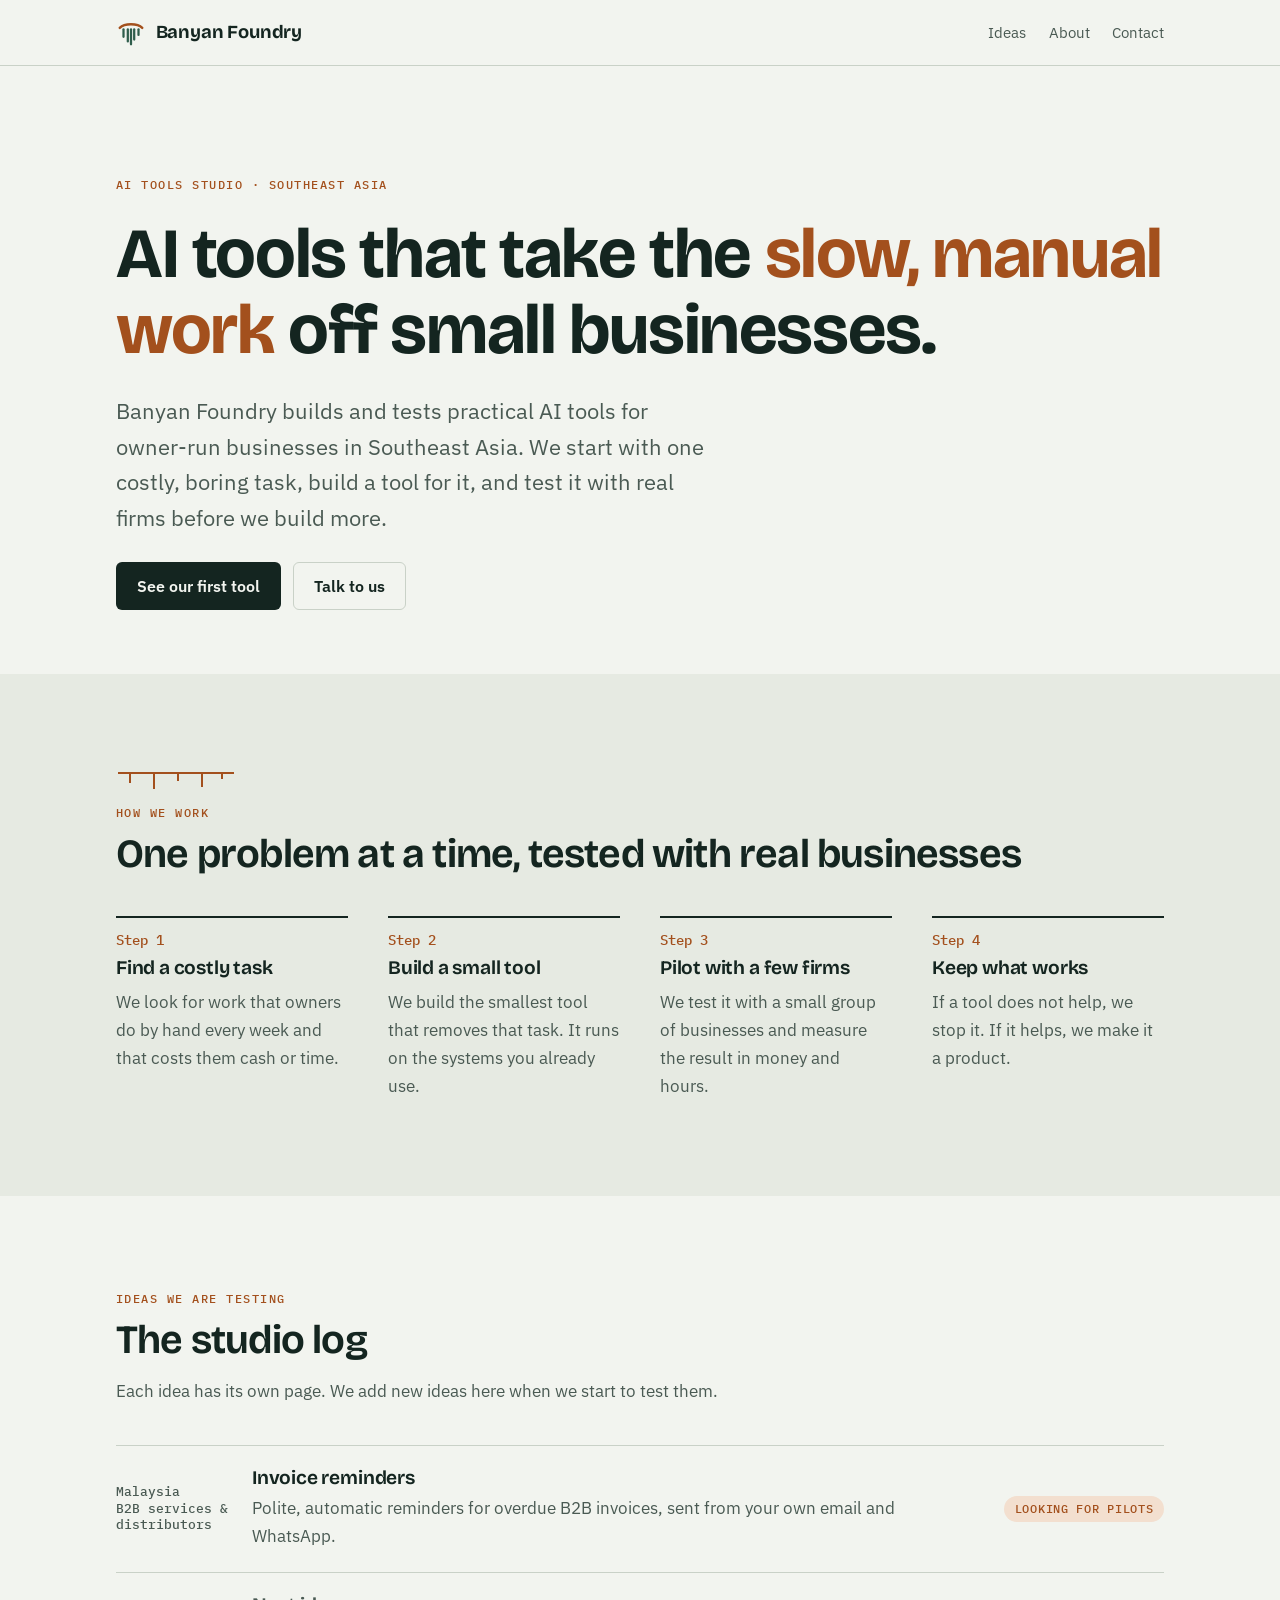
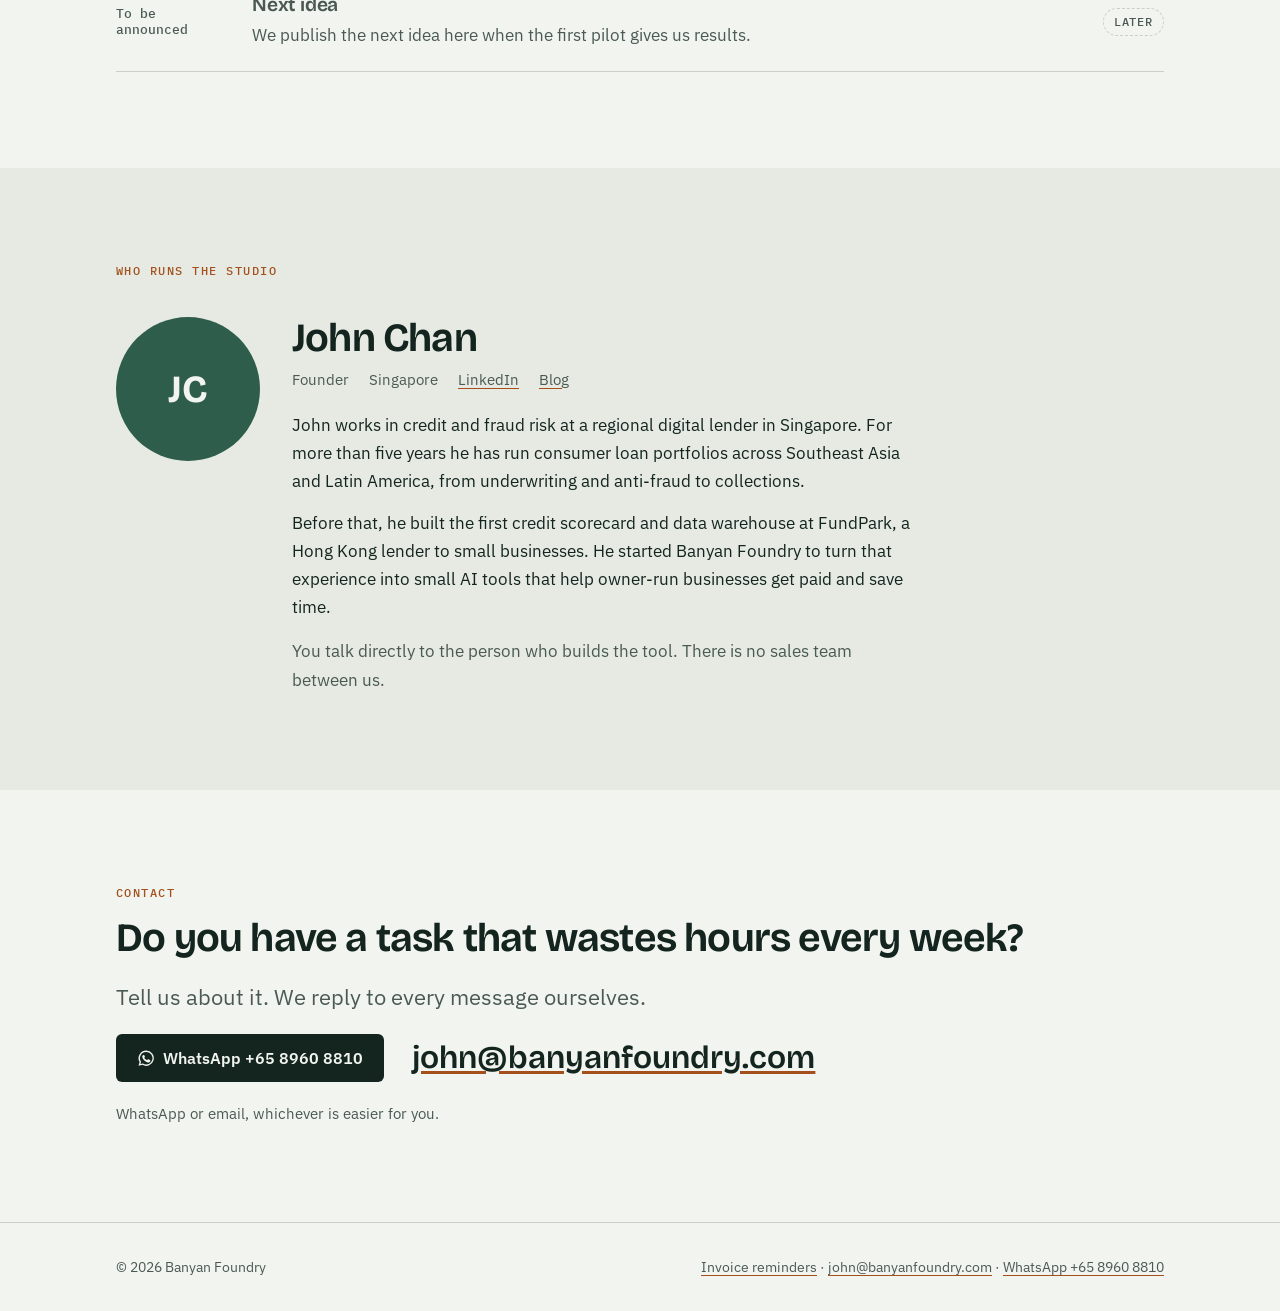
==== index.html @ 3eb1f881 "Add WhatsApp contact buttons Co-Authored-By: Claude Opus 5.5 (1M context) <noreply@anthropic.com> Cl" ====
<!doctype html>
<html lang="en">
<head>
<meta charset="utf-8">
<meta name="viewport" content="width=device-width, initial-scale=1, viewport-fit=cover">
<title>Banyan Foundry</title>
<meta name="description" content="Banyan Foundry is a small studio that builds and tests AI tools for small and medium businesses in Southeast Asia.">
<meta property="og:title" content="Banyan Foundry">
<meta property="og:description" content="We build and test AI tools for small and medium businesses in Southeast Asia.">
<meta property="og:url" content="https://banyanfoundry.com/">
<meta property="og:type" content="website">
<link rel="icon" href="favicon.svg" type="image/svg+xml">
<link rel="preconnect" href="https://fonts.googleapis.com">
<link rel="preconnect" href="https://fonts.gstatic.com" crossorigin>
<link rel="stylesheet" href="https://fonts.googleapis.com/css2?family=Bricolage+Grotesque:opsz,wght@12..96,500;12..96,650;12..96,700&family=IBM+Plex+Mono:wght@500;600&family=IBM+Plex+Sans:wght@400;500;600&display=swap">
<link rel="stylesheet" href="style.css">
</head>
<body>

<header class="site-head">
  <div class="wrap">
    <a class="brand" href="index.html" aria-label="Banyan Foundry home">
      <svg viewBox="0 0 32 32" aria-hidden="true"><path d="M4 10.5C9 5.5 23 5.5 28 10.5" fill="none" stroke="var(--copper)" stroke-width="2.6" stroke-linecap="round"/><g stroke="currentColor" stroke-width="2.4" stroke-linecap="round"><path d="M8 12v8"/><path d="M12.6 12v13"/><path d="M16 12v16"/><path d="M19.4 12v11"/><path d="M24 12v6"/></g></svg>
      Banyan Foundry
    </a>
    <nav class="nav" aria-label="Main">
      <a href="#ideas">Ideas</a>
      <a href="#about">About</a>
      <a href="#contact">Contact</a>
    </nav>
  </div>
</header>

<main>
  <div class="hero">
    <div class="wrap">
      <span class="eyebrow">AI tools studio · Southeast Asia</span>
      <h1>AI tools that take the <em>slow, manual work</em> off small businesses.</h1>
      <p class="lede">Banyan Foundry builds and tests practical AI tools for owner-run businesses in Southeast Asia. We start with one costly, boring task, build a tool for it, and test it with real firms before we build more.</p>
      <div class="actions">
        <a class="btn btn-primary" href="invoice-reminders.html">See our first tool</a>
        <a class="btn btn-ghost" href="#contact">Talk to us</a>
      </div>
    </div>
  </div>

  <section class="band" id="how">
    <div class="wrap">
      <div class="section-head">
        <svg class="roots" viewBox="0 0 120 22" aria-hidden="true"><path d="M2 3h116" stroke="currentColor" stroke-width="2"/><g stroke="currentColor" stroke-width="2"><path d="M14 3v10"/><path d="M38 3v16"/><path d="M62 3v8"/><path d="M86 3v14"/><path d="M106 3v6"/></g></svg>
        <span class="eyebrow">How we work</span>
        <h2>One problem at a time, tested with real businesses</h2>
      </div>
      <ol class="steps">
        <li><span class="n">Step 1</span><h3>Find a costly task</h3><p class="muted">We look for work that owners do by hand every week and that costs them cash or time.</p></li>
        <li><span class="n">Step 2</span><h3>Build a small tool</h3><p class="muted">We build the smallest tool that removes that task. It runs on the systems you already use.</p></li>
        <li><span class="n">Step 3</span><h3>Pilot with a few firms</h3><p class="muted">We test it with a small group of businesses and measure the result in money and hours.</p></li>
        <li><span class="n">Step 4</span><h3>Keep what works</h3><p class="muted">If a tool does not help, we stop it. If it helps, we make it a product.</p></li>
      </ol>
    </div>
  </section>

  <section id="ideas">
    <div class="wrap">
      <div class="section-head">
        <span class="eyebrow">Ideas we are testing</span>
        <h2>The studio log</h2>
        <p class="muted">Each idea has its own page. We add new ideas here when we start to test them.</p>
      </div>
      <div class="ideas">
        <a class="idea" href="invoice-reminders.html">
          <span class="tag">Malaysia<br>B2B services &amp; distributors</span>
          <span class="body">
            <h3>Invoice reminders</h3>
            <span class="muted">Polite, automatic reminders for overdue B2B invoices, sent from your own email and WhatsApp.</span>
          </span>
          <span class="pill pill-live">Looking for pilots</span>
        </a>
        <div class="idea">
          <span class="tag">To be announced</span>
          <span class="body">
            <h3 class="muted">Next idea</h3>
            <span class="muted">We publish the next idea here when the first pilot gives us results.</span>
          </span>
          <span class="pill pill-later">Later</span>
        </div>
      </div>
    </div>
  </section>

  <section class="band" id="about">
    <div class="wrap">
      <div class="section-head">
        <span class="eyebrow">Who runs the studio</span>
      </div>
      <div class="founder">
        <div class="avatar" aria-hidden="true">JC</div>
        <div>
          <h2>John Chan</h2>
          <div class="meta">
            <span>Founder</span>
            <span>Singapore</span>
            <a href="https://www.linkedin.com/in/chankaiyin/" rel="me noopener" target="_blank">LinkedIn</a>
            <a href="https://www.zhizhi-gewu.com/" rel="me noopener" target="_blank">Blog</a>
          </div>
          <div class="bio">
            <p>John works in credit and fraud risk at a regional digital lender in Singapore. For more than five years he has run consumer loan portfolios across Southeast Asia and Latin America, from underwriting and anti-fraud to collections.</p>
            <p>Before that, he built the first credit scorecard and data warehouse at FundPark, a Hong Kong lender to small businesses. He started Banyan Foundry to turn that experience into small AI tools that help owner-run businesses get paid and save time.</p>
          </div>
          <p class="muted" style="margin-top:1rem">You talk directly to the person who builds the tool. There is no sales team between us.</p>
        </div>
      </div>
    </div>
  </section>

  <section id="contact">
    <div class="wrap contact">
      <span class="eyebrow">Contact</span>
      <h2>Do you have a task that wastes hours every week?</h2>
      <p class="lede">Tell us about it. We reply to every message ourselves.</p>
      <div class="reach">
        <a class="btn btn-primary" href="https://wa.me/6589608810?text=Hi%20John%2C%20I%20found%20Banyan%20Foundry%20on%20your%20website." target="_blank" rel="noopener"><svg class="wa-ico" viewBox="0 0 24 24" aria-hidden="true"><path fill="currentColor" d="M12 2a10 10 0 0 0-8.6 15.1L2 22l5-1.3A10 10 0 1 0 12 2Zm0 18.2a8.2 8.2 0 0 1-4.2-1.2l-.3-.2-3 .8.8-2.9-.2-.3A8.2 8.2 0 1 1 12 20.2Zm4.5-6.1c-.2-.1-1.5-.7-1.7-.8-.2-.1-.4-.1-.6.1l-.8 1c-.1.2-.3.2-.5.1a6.7 6.7 0 0 1-3.3-2.9c-.3-.4.2-.4.7-1.3.1-.2 0-.3 0-.4l-.8-1.8c-.2-.5-.4-.4-.6-.4h-.5a1 1 0 0 0-.7.3 3 3 0 0 0-.9 2.2 5.2 5.2 0 0 0 1.1 2.7 11.8 11.8 0 0 0 4.5 4c1.7.7 2.3.8 3.2.6.5-.1 1.5-.6 1.7-1.2.2-.6.2-1.1.2-1.2l-.5-.3Z"/></svg>WhatsApp +65 8960 8810</a>
        <a class="email" href="mailto:john@banyanfoundry.com">john@banyanfoundry.com</a>
      </div>
      <p class="muted small">WhatsApp or email, whichever is easier for you.</p>
    </div>
  </section>
</main>

<footer class="site-foot">
  <div class="wrap">
    <span>© 2026 Banyan Foundry</span>
    <span><a href="invoice-reminders.html">Invoice reminders</a> · <a href="mailto:john@banyanfoundry.com">john@banyanfoundry.com</a> · <a href="https://wa.me/6589608810?text=Hi%20John%2C%20I%20found%20Banyan%20Foundry%20on%20your%20website." target="_blank" rel="noopener">WhatsApp +65 8960 8810</a></span>
  </div>
</footer>

<div class="mobile-cta"><a class="btn btn-primary" href="https://wa.me/6589608810?text=Hi%20John%2C%20I%20found%20Banyan%20Foundry%20on%20your%20website." target="_blank" rel="noopener"><svg class="wa-ico" viewBox="0 0 24 24" aria-hidden="true"><path fill="currentColor" d="M12 2a10 10 0 0 0-8.6 15.1L2 22l5-1.3A10 10 0 1 0 12 2Zm0 18.2a8.2 8.2 0 0 1-4.2-1.2l-.3-.2-3 .8.8-2.9-.2-.3A8.2 8.2 0 1 1 12 20.2Zm4.5-6.1c-.2-.1-1.5-.7-1.7-.8-.2-.1-.4-.1-.6.1l-.8 1c-.1.2-.3.2-.5.1a6.7 6.7 0 0 1-3.3-2.9c-.3-.4.2-.4.7-1.3.1-.2 0-.3 0-.4l-.8-1.8c-.2-.5-.4-.4-.6-.4h-.5a1 1 0 0 0-.7.3 3 3 0 0 0-.9 2.2 5.2 5.2 0 0 0 1.1 2.7 11.8 11.8 0 0 0 4.5 4c1.7.7 2.3.8 3.2.6.5-.1 1.5-.6 1.7-1.2.2-.6.2-1.1.2-1.2l-.5-.3Z"/></svg>WhatsApp</a><a class="btn btn-ghost" href="mailto:john@banyanfoundry.com">Email</a></div>

</body>
</html>
---- style.css ----
/* Layout: a single readable column with wide bands; the "aerial root" rule marks each section. */
:root {
  --paper: #f2f4ef;
  --paper-2: #e6eae2;
  --ink: #142520;
  --ink-soft: #4a5a53;
  --line: #c9d1c7;
  --copper: #a3501d;
  --copper-soft: #f3dfcf;
  --leaf: #2f5d4c;
  --card: #ffffff;
  --bubble-out: #dcefe3;
  --display: "Bricolage Grotesque", "Segoe UI", system-ui, sans-serif;
  --body: "IBM Plex Sans", "Segoe UI", system-ui, sans-serif;
  --mono: "IBM Plex Mono", ui-monospace, "SF Mono", Menlo, monospace;
  --wrap: 68rem;
  color-scheme: light;
}
@media (prefers-color-scheme: dark) {
  :root:not([data-theme="light"]) {
    --paper: #101a17; --paper-2: #16231f; --ink: #e7ece6; --ink-soft: #a7b4ad;
    --line: #2a3a34; --copper: #e3925a; --copper-soft: #3a2518; --leaf: #8cc2ab;
    --card: #17241f; --bubble-out: #1f3a2f; color-scheme: dark;
  }
}
:root[data-theme="dark"] {
  --paper: #101a17; --paper-2: #16231f; --ink: #e7ece6; --ink-soft: #a7b4ad;
  --line: #2a3a34; --copper: #e3925a; --copper-soft: #3a2518; --leaf: #8cc2ab;
  --card: #17241f; --bubble-out: #1f3a2f; color-scheme: dark;
}

* { box-sizing: border-box; }
html { -webkit-text-size-adjust: 100%; }
body {
  margin: 0;
  background: var(--paper);
  color: var(--ink);
  font: 400 1.0625rem/1.65 var(--body);
}
img { max-width: 100%; display: block; }
a { color: inherit; text-decoration-color: var(--copper); text-underline-offset: 3px; }
a:hover { color: var(--copper); }
:focus-visible { outline: 2px solid var(--copper); outline-offset: 3px; border-radius: 2px; }

.wrap {
  max-width: var(--wrap);
  margin-inline: auto;
  padding-left: max(20px, env(safe-area-inset-left, 0px));
  padding-right: max(20px, env(safe-area-inset-right, 0px));
}

h1, h2, h3 { font-family: var(--display); line-height: 1.08; letter-spacing: -0.02em; text-wrap: balance; margin: 0; }
h1 { font-size: clamp(2.4rem, 6vw, 4.4rem); font-weight: 700; }
h2 { font-size: clamp(1.7rem, 3.4vw, 2.5rem); font-weight: 650; }
h3 { font-size: 1.2rem; font-weight: 650; letter-spacing: -0.01em; }
p { margin: 0; max-width: 62ch; }
.lede { font-size: clamp(1.15rem, 2vw, 1.35rem); color: var(--ink-soft); max-width: 46ch; }
.eyebrow {
  font: 500 0.78rem/1 var(--mono);
  letter-spacing: 0.12em; text-transform: uppercase; color: var(--copper);
}
.muted { color: var(--ink-soft); }
.mono { font-family: var(--mono); font-variant-numeric: tabular-nums; }

/* Header */
.site-head { border-bottom: 1px solid var(--line); }
.site-head .wrap { display: flex; align-items: center; justify-content: space-between; gap: 1rem; padding-block: 1.1rem; flex-wrap: wrap; }
.brand { display: inline-flex; align-items: center; gap: 0.6rem; text-decoration: none; font: 700 1.15rem/1 var(--display); letter-spacing: -0.01em; }
.brand svg { width: 30px; height: 30px; color: var(--leaf); }
.nav { display: flex; gap: 1.4rem; font-size: 0.95rem; flex-wrap: wrap; }
.nav a { text-decoration: none; color: var(--ink-soft); }
.nav a:hover, .nav a[aria-current="page"] { color: var(--ink); }

/* Buttons */
.btn {
  display: inline-flex; align-items: center; gap: 0.5rem;
  padding: 0.8rem 1.25rem; border-radius: 6px; text-decoration: none;
  font: 600 1rem/1 var(--body); border: 1px solid transparent;
}
.btn-primary { background: var(--ink); color: var(--paper); }
.btn-primary:hover { background: var(--copper); color: #fff; }
.btn-ghost { border-color: var(--line); color: var(--ink); }
.btn-ghost:hover { border-color: var(--copper); }
.actions { display: flex; gap: 0.75rem; flex-wrap: wrap; }

/* Sections */
section { padding-block: clamp(3.5rem, 8vw, 6rem); }
.band { background: var(--paper-2); }
.section-head { display: grid; gap: 0.9rem; margin-bottom: 2.5rem; }
.roots { display: block; width: 120px; height: 22px; color: var(--copper); }

/* Hero */
.hero .wrap { display: grid; gap: 1.6rem; padding-block: clamp(3.5rem, 9vw, 7rem) clamp(2.5rem, 6vw, 4rem); }
.hero h1 em { font-style: normal; color: var(--copper); }

/* Method */
.steps { list-style: none; margin: 0; padding: 0; display: grid; grid-template-columns: repeat(auto-fit, minmax(14rem, 1fr)); gap: 2rem 2.5rem; }
.steps li { display: grid; gap: 0.6rem; align-content: start; border-top: 2px solid var(--ink); padding-top: 1rem; min-width: 0; }
.steps .n { font: 500 0.85rem/1 var(--mono); color: var(--copper); }

/* Idea log */
.ideas { display: grid; gap: 0; border-top: 1px solid var(--line); }
.idea {
  display: grid; grid-template-columns: 7rem 1fr auto; gap: 1.5rem; align-items: center;
  padding-block: 1.4rem; border-bottom: 1px solid var(--line); text-decoration: none;
}
.idea > * { min-width: 0; }
a.idea:hover h3 { color: var(--copper); }
.idea .tag { font: 500 0.8rem/1.3 var(--mono); color: var(--ink-soft); }
.idea .body { display: grid; gap: 0.3rem; }
.pill {
  font: 500 0.75rem/1 var(--mono); letter-spacing: 0.06em; text-transform: uppercase;
  padding: 0.45rem 0.65rem; border-radius: 999px; white-space: nowrap;
}
.pill-live { background: var(--copper-soft); color: var(--copper); }
.pill-later { border: 1px dashed var(--line); color: var(--ink-soft); }
@media (max-width: 640px) {
  .idea { grid-template-columns: 1fr; gap: 0.6rem; }
}

/* Founder */
.founder { display: grid; grid-template-columns: 9rem 1fr; gap: 2rem; align-items: start; }
.founder > * { min-width: 0; }
.avatar {
  width: 9rem; height: 9rem; border-radius: 50%; object-fit: cover;
  background: var(--leaf); color: var(--paper);
  display: grid; place-items: center; font: 700 2.4rem/1 var(--display);
}
.founder .meta { display: flex; gap: 1.25rem; flex-wrap: wrap; font-size: 0.95rem; color: var(--ink-soft); margin-top: 0.4rem; }
@media (max-width: 560px) { .founder { grid-template-columns: 1fr; } .avatar { width: 6.5rem; height: 6.5rem; font-size: 1.8rem; } }

/* Placeholder marker (remove once real data is in) */
.todo { background: var(--copper-soft); color: var(--copper); padding: 0 0.3em; border-radius: 3px; font-weight: 600; }

/* Contact */
.contact { display: grid; gap: 1.2rem; }
.contact .email { font: 600 clamp(1.3rem, 3.5vw, 2rem)/1.2 var(--display); word-break: break-all; }

/* Footer */
.site-foot { border-top: 1px solid var(--line); font-size: 0.9rem; color: var(--ink-soft); }
.site-foot .wrap { display: flex; justify-content: space-between; gap: 1rem; flex-wrap: wrap; padding-block: 2rem; }

/* ---------- Idea page ---------- */
.split { display: grid; grid-template-columns: 1.05fr 1fr; gap: clamp(2rem, 5vw, 4rem); align-items: center; }
.split > * { min-width: 0; }
@media (max-width: 860px) { .split { grid-template-columns: 1fr; } }

.facts { display: grid; grid-template-columns: repeat(auto-fit, minmax(13rem, 1fr)); gap: 2rem; }
.fact { display: grid; gap: 0.5rem; align-content: start; }
.fact .big { font: 700 clamp(2.4rem, 5vw, 3.4rem)/1 var(--display); color: var(--copper); letter-spacing: -0.03em; font-variant-numeric: tabular-nums; }
.fact .src { font-size: 0.85rem; color: var(--ink-soft); }

/* Mock-up: invoice + reminder thread */
.mock { background: var(--card); border: 1px solid var(--line); border-radius: 14px; box-shadow: 0 18px 40px -24px rgba(20, 37, 32, 0.35); overflow: hidden; }
.mock-top { display: flex; justify-content: space-between; align-items: center; gap: 0.75rem; padding: 0.85rem 1.1rem; border-bottom: 1px solid var(--line); font-size: 0.85rem; flex-wrap: wrap; }
.mock-top strong { font-family: var(--display); font-size: 0.98rem; }
.inv { display: grid; grid-template-columns: repeat(3, 1fr); gap: 0.25rem 1rem; padding: 0.9rem 1.1rem; border-bottom: 1px solid var(--line); background: var(--paper); }
.inv dt { font: 500 0.7rem/1.4 var(--mono); text-transform: uppercase; letter-spacing: 0.08em; color: var(--ink-soft); }
.inv dd { margin: 0; font: 600 0.95rem/1.4 var(--mono); font-variant-numeric: tabular-nums; }
.inv .over { color: var(--copper); }
.thread { display: grid; gap: 0.85rem; padding: 1.1rem; }
.when { font: 500 0.72rem/1 var(--mono); color: var(--ink-soft); letter-spacing: 0.06em; text-transform: uppercase; justify-self: center; }
.msg { max-width: 88%; padding: 0.7rem 0.9rem; border-radius: 12px; font-size: 0.92rem; line-height: 1.5; }
.msg.out { justify-self: end; background: var(--bubble-out); border-bottom-right-radius: 4px; }
.msg.in { justify-self: start; background: var(--paper-2); border-bottom-left-radius: 4px; }
.msg small { display: block; margin-top: 0.35rem; font: 500 0.7rem/1 var(--mono); color: var(--ink-soft); }
.flag { justify-self: stretch; display: flex; gap: 0.6rem; align-items: center; padding: 0.65rem 0.8rem; border: 1px dashed var(--copper); border-radius: 8px; font-size: 0.85rem; color: var(--ink); }
.flag b { color: var(--copper); font-family: var(--mono); font-weight: 500; font-size: 0.75rem; text-transform: uppercase; letter-spacing: 0.06em; }
.mock-note { font-size: 0.82rem; color: var(--ink-soft); margin-top: 0.8rem; }

/* Timeline of the sequence */
.ladder { list-style: none; margin: 0; padding: 0; display: grid; gap: 0; border-left: 2px solid var(--line); }
.ladder li { position: relative; display: grid; grid-template-columns: 6rem 1fr; gap: 1rem; padding: 0 0 1.6rem 1.4rem; }
.ladder li > * { min-width: 0; }
.ladder li::before { content: ""; position: absolute; left: -7px; top: 0.35rem; width: 12px; height: 12px; border-radius: 50%; background: var(--paper); border: 2px solid var(--copper); }
.ladder .day { font: 600 0.9rem/1.6 var(--mono); color: var(--copper); }
@media (max-width: 520px) { .ladder li { grid-template-columns: 1fr; gap: 0.2rem; } }

.cols-2 { display: grid; grid-template-columns: repeat(auto-fit, minmax(17rem, 1fr)); gap: 2rem 3rem; }
.cols-2 > div { display: grid; gap: 0.6rem; align-content: start; }
.checks { list-style: none; padding: 0; margin: 0; display: grid; gap: 0.6rem; }
.checks li { padding-left: 1.6rem; position: relative; }
.checks li::before { content: ""; position: absolute; left: 0; top: 0.55em; width: 0.8rem; height: 2px; background: var(--copper); }

.faq { display: grid; gap: 0; border-top: 1px solid var(--line); }
.faq details { border-bottom: 1px solid var(--line); padding-block: 1.1rem; }
.faq summary { cursor: pointer; font: 600 1.08rem/1.4 var(--display); list-style: none; display: flex; justify-content: space-between; gap: 1rem; }
.faq summary::-webkit-details-marker { display: none; }
.faq summary::after { content: "+"; font-family: var(--mono); color: var(--copper); }
.faq details[open] summary::after { content: "–"; }
.faq details p { margin-top: 0.7rem; color: var(--ink-soft); }

.cta-band { background: var(--ink); color: var(--paper); }
.cta-band .lede { color: color-mix(in srgb, var(--paper) 75%, transparent); }
.cta-band .btn-primary { background: var(--copper); color: #fff; }
.cta-band .btn-primary:hover { background: var(--paper); color: var(--ink); }
.cta-band .email { color: var(--paper); }

@media (prefers-reduced-motion: no-preference) {
  .btn, .nav a, a.idea h3 { transition: color 0.15s, background-color 0.15s, border-color 0.15s; }
}
.split h1 { font-size: clamp(2.2rem, 4.6vw, 3.6rem); }

/* ---------- Phone layout ---------- */
.mobile-cta { display: none; }
[id] { scroll-margin-top: 1rem; }
.btn { min-height: 48px; justify-content: center; }
@media (max-width: 640px) {
  body { font-size: 1rem; padding-bottom: calc(76px + env(safe-area-inset-bottom, 0px)); }
  section { padding-block: 3rem; }
  .hero .wrap { padding-block: 2.25rem 2.5rem; gap: 1.25rem; }
  .site-head .wrap { padding-block: 0.75rem; row-gap: 0.25rem; }
  .nav { gap: 0.25rem 1.1rem; }
  .nav a { display: inline-block; padding-block: 0.6rem; }
  .actions .btn { flex: 1 1 10rem; }
  .section-head { margin-bottom: 1.75rem; }
  .steps { gap: 1.5rem; }
  .facts { gap: 1.5rem; }
  .site-foot .wrap { flex-direction: column; }
  .site-foot a { display: inline-block; padding-block: 0.4rem; }
  .mock { border-radius: 12px; }
  .inv { gap: 0.2rem 0.6rem; padding: 0.8rem 0.9rem; }
  .inv dd { font-size: 0.82rem; white-space: nowrap; }
  .thread { padding: 0.9rem; }
  .msg { max-width: 92%; font-size: 0.9rem; }
  .ladder li { padding-bottom: 1.25rem; }
  .faq summary { padding-block: 0.3rem; }

  /* Fixed contact bar: one tap to reach us from any point on the page */
  .mobile-cta {
    display: flex; gap: 0.6rem;
    position: fixed; left: 0; right: 0; bottom: 0; z-index: 20;
    padding-top: 0.7rem;
    padding-bottom: calc(0.7rem + env(safe-area-inset-bottom, 0px));
    padding-left: max(16px, env(safe-area-inset-left, 0px));
    padding-right: max(16px, env(safe-area-inset-right, 0px));
    background: var(--paper); border-top: 1px solid var(--line);
    box-shadow: 0 -8px 24px -16px rgba(20, 37, 32, 0.4);
  }
  .mobile-cta .btn { flex: 1; }
}
.bio { display: grid; gap: 0.9rem; margin-top: 1.2rem; }
@media (max-width: 640px) { .idea .pill { justify-self: start; } }
.reach { display: flex; flex-wrap: wrap; align-items: center; gap: 1rem 1.75rem; }
.wa-ico { width: 1.15em; height: 1.15em; flex: none; }
.small { font-size: 0.92rem; }
.cta-band .muted { color: color-mix(in srgb, var(--paper) 70%, transparent); }
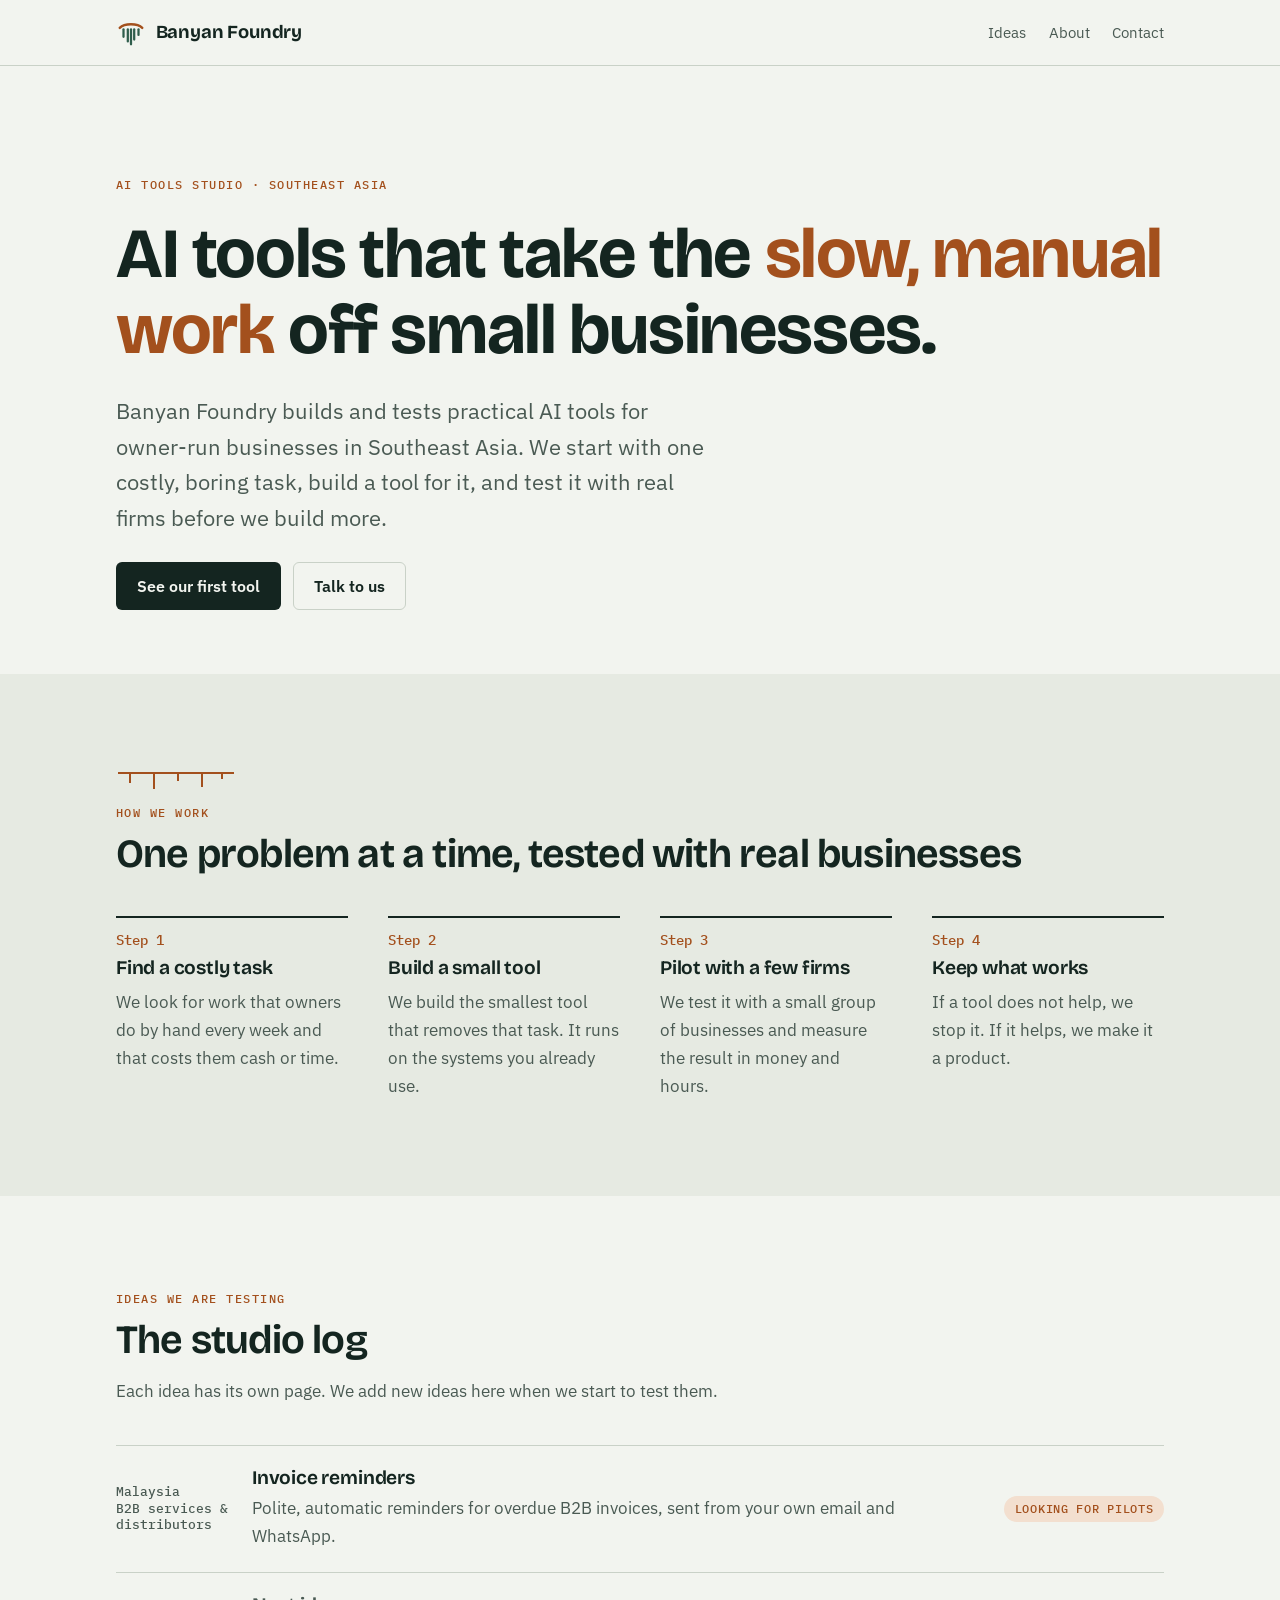
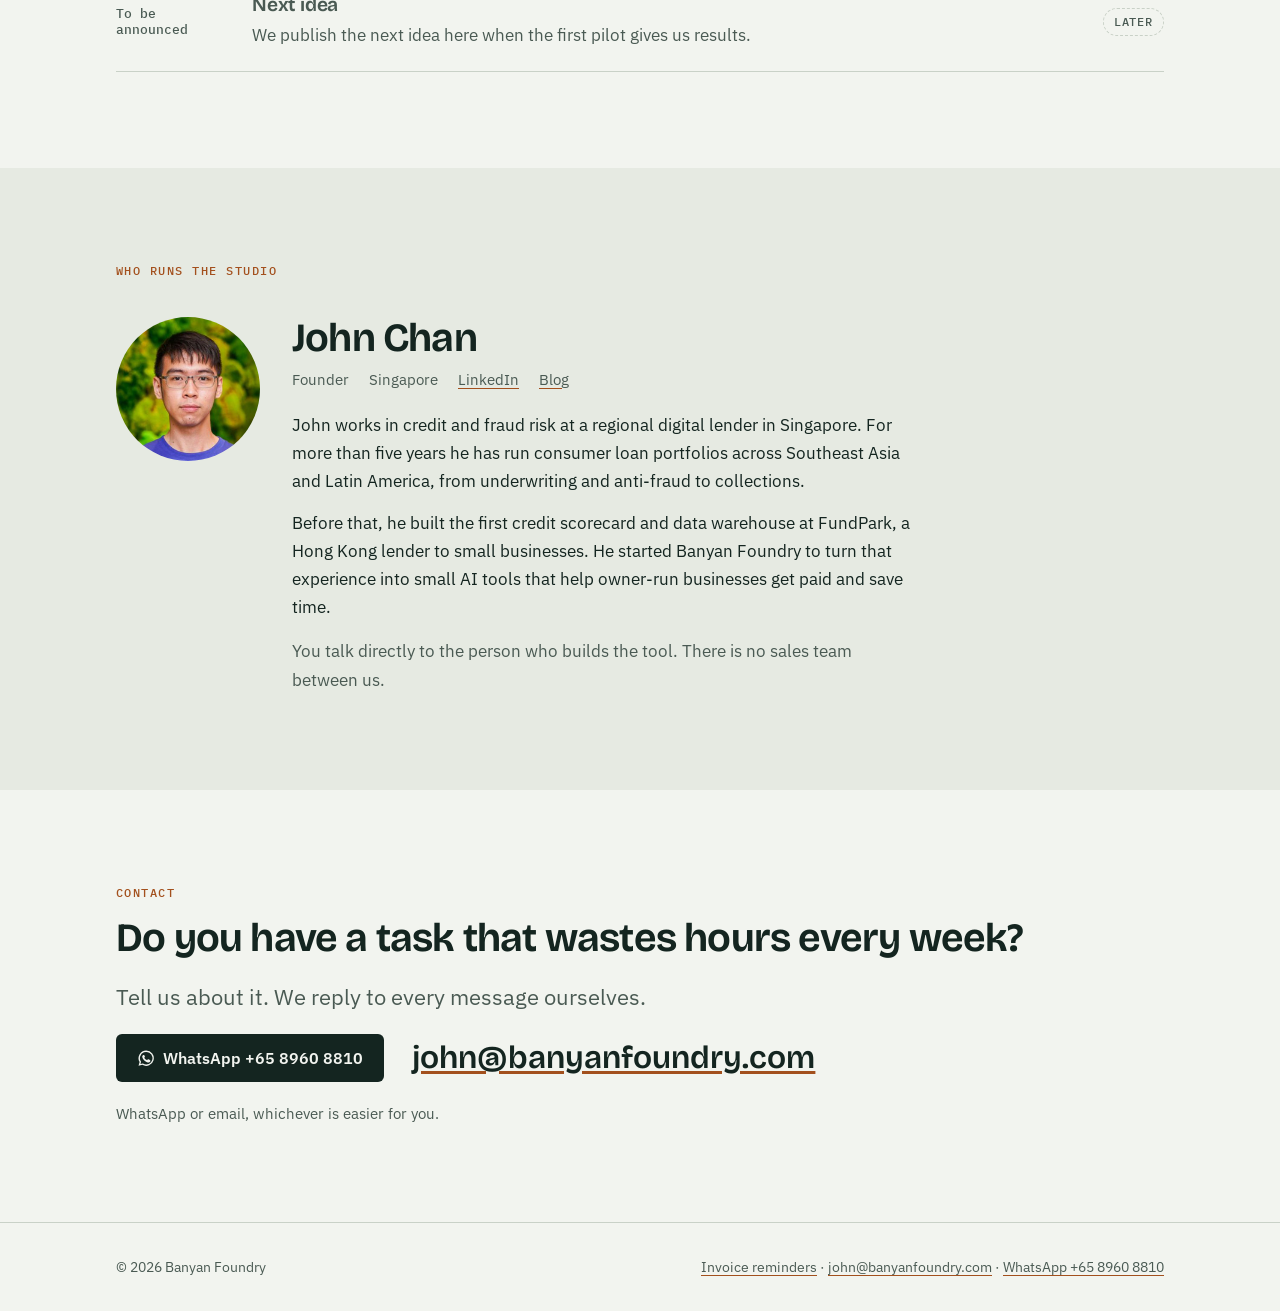
==== commit 5c858377: "Add founder photo Co-Authored-By: Claude Opus 5.5 (1M context) <noreply@anthropic.com> Claude-Sessio" ====
--- a/index.html
+++ b/index.html
@@ -94,7 +94,7 @@
         <span class="eyebrow">Who runs the studio</span>
       </div>
       <div class="founder">
-        <div class="avatar" aria-hidden="true">JC</div>
+        <img class="avatar" src="founder.jpg" alt="John Chan" width="144" height="144">
         <div>
           <h2>John Chan</h2>
           <div class="meta">
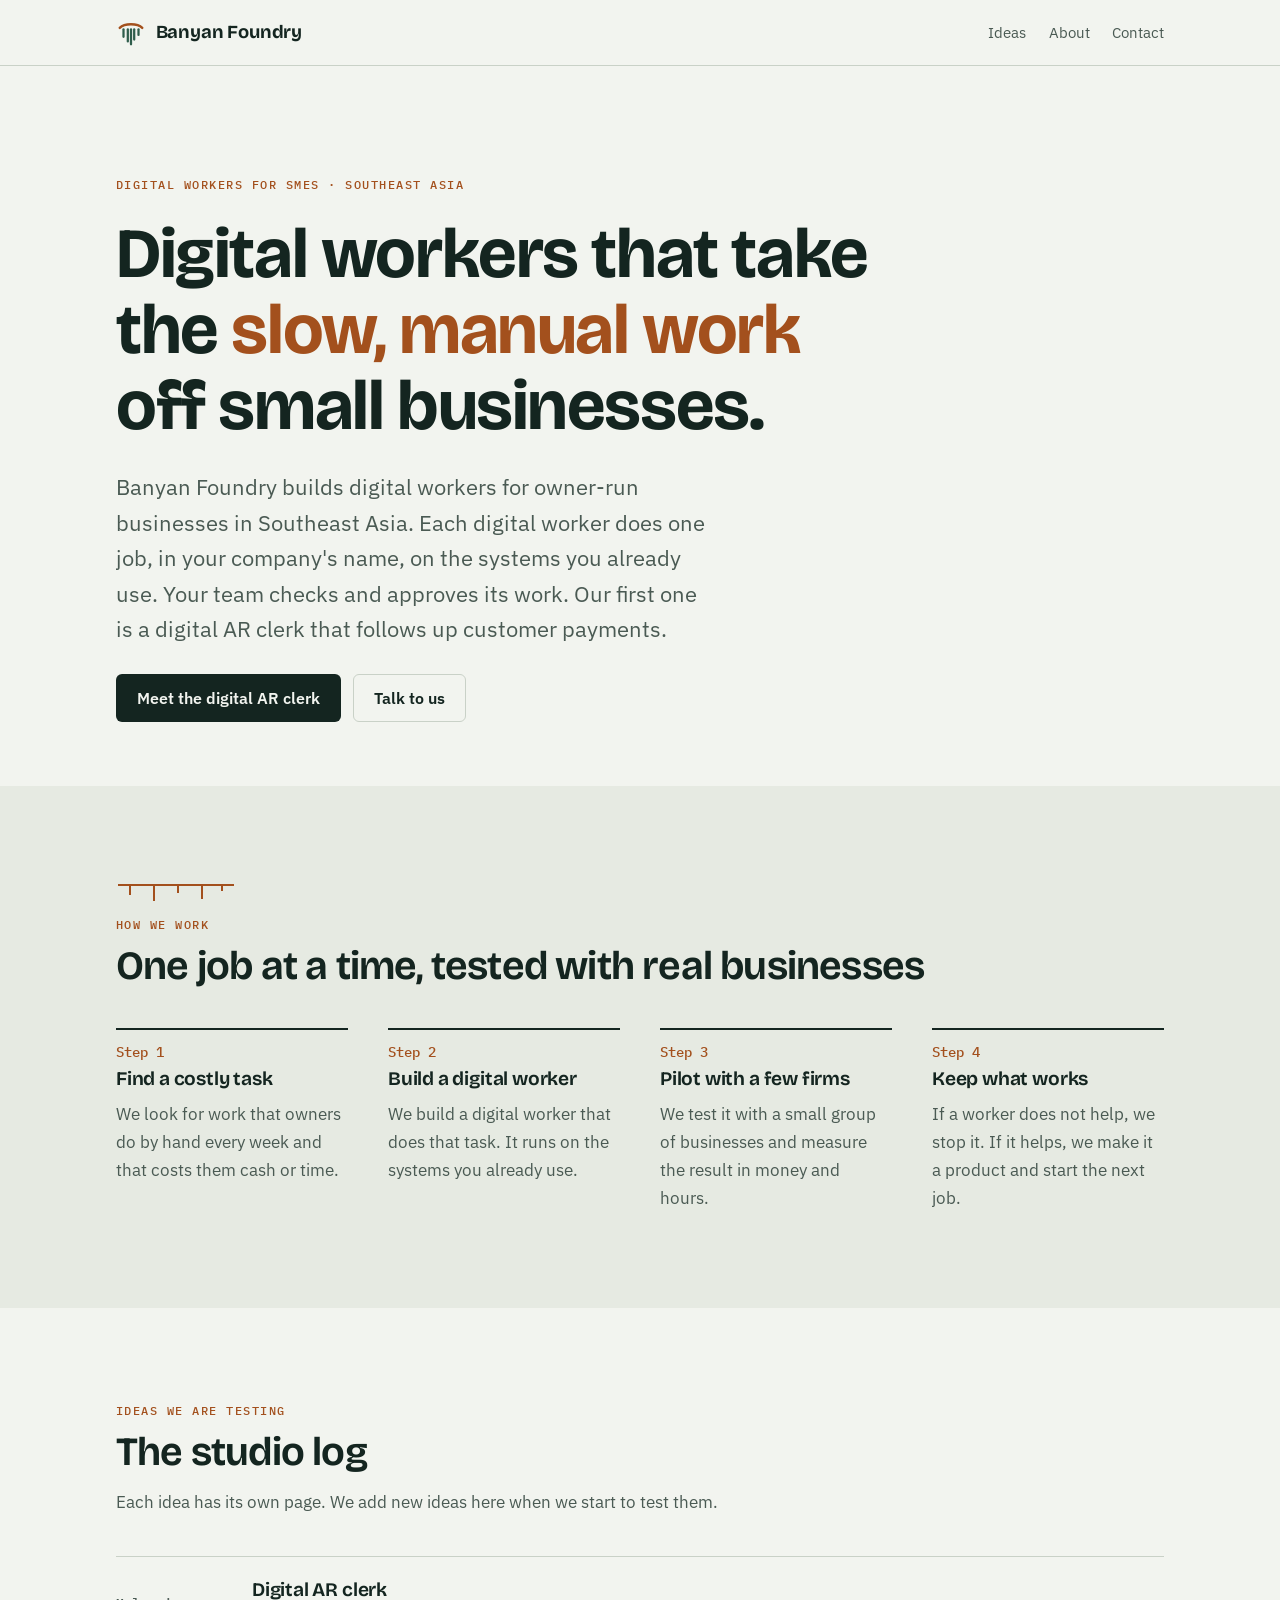
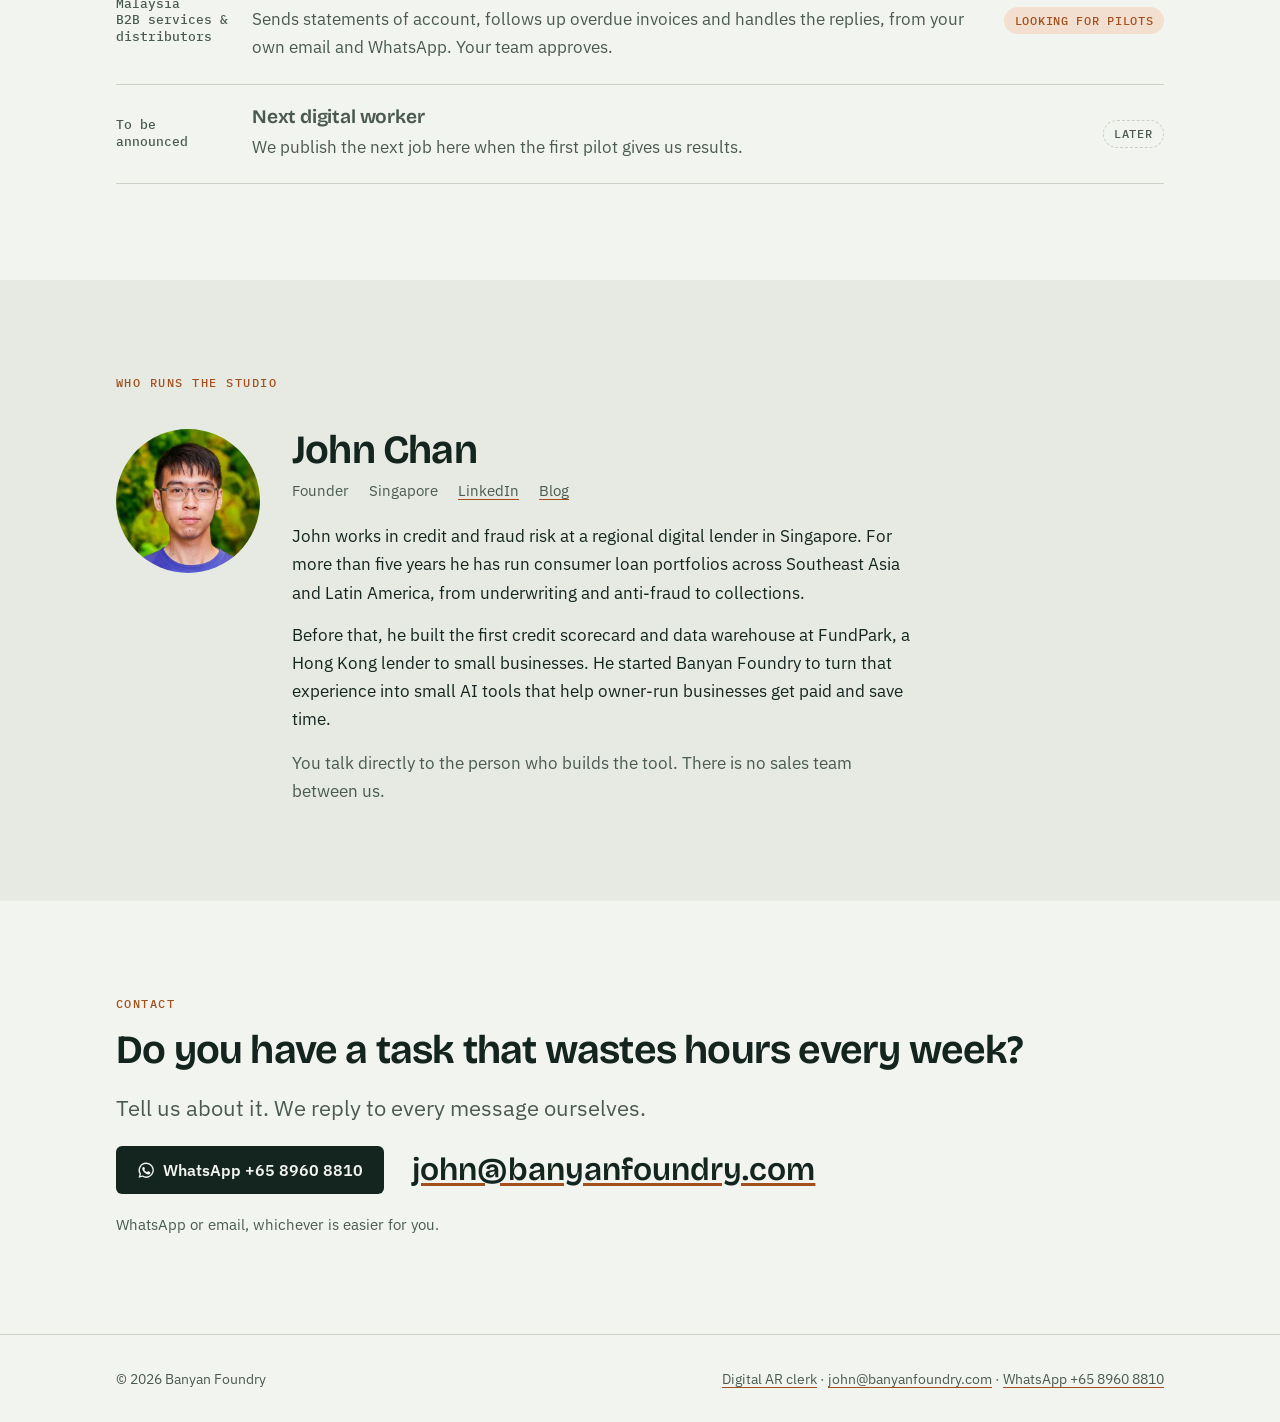
==== commit 86449389: "Frame studio as digital workers for SMEs; first worker is the digital AR clerk Co-Authored-By: Claud" ====
--- a/index.html
+++ b/index.html
@@ -2,11 +2,12 @@
 <html lang="en">
 <head>
 <meta charset="utf-8">
+<script>if (location.protocol === "http:" && location.hostname.endsWith("banyanfoundry.com")) location.replace("https://banyanfoundry.com" + location.pathname + location.search + location.hash);</script>
 <meta name="viewport" content="width=device-width, initial-scale=1, viewport-fit=cover">
 <title>Banyan Foundry</title>
-<meta name="description" content="Banyan Foundry is a small studio that builds and tests AI tools for small and medium businesses in Southeast Asia.">
+<meta name="description" content="Banyan Foundry builds digital workers for small and medium businesses in Southeast Asia. Each one does one slow, manual job, and your team approves its work.">
 <meta property="og:title" content="Banyan Foundry">
-<meta property="og:description" content="We build and test AI tools for small and medium businesses in Southeast Asia.">
+<meta property="og:description" content="Digital workers for small and medium businesses in Southeast Asia. Our first one follows up your customer payments.">
 <meta property="og:url" content="https://banyanfoundry.com/">
 <meta property="og:type" content="website">
 <link rel="icon" href="favicon.svg" type="image/svg+xml">
@@ -34,11 +35,11 @@
 <main>
   <div class="hero">
     <div class="wrap">
-      <span class="eyebrow">AI tools studio · Southeast Asia</span>
-      <h1>AI tools that take the <em>slow, manual work</em> off small businesses.</h1>
-      <p class="lede">Banyan Foundry builds and tests practical AI tools for owner-run businesses in Southeast Asia. We start with one costly, boring task, build a tool for it, and test it with real firms before we build more.</p>
+      <span class="eyebrow">Digital workers for SMEs · Southeast Asia</span>
+      <h1>Digital workers that take the <em>slow, manual work</em> off small businesses.</h1>
+      <p class="lede">Banyan Foundry builds digital workers for owner-run businesses in Southeast Asia. Each digital worker does one job, in your company's name, on the systems you already use. Your team checks and approves its work. Our first one is a digital AR clerk that follows up customer payments.</p>
       <div class="actions">
-        <a class="btn btn-primary" href="invoice-reminders.html">See our first tool</a>
+        <a class="btn btn-primary" href="invoice-reminders.html">Meet the digital AR clerk</a>
         <a class="btn btn-ghost" href="#contact">Talk to us</a>
       </div>
     </div>
@@ -49,13 +50,13 @@
       <div class="section-head">
         <svg class="roots" viewBox="0 0 120 22" aria-hidden="true"><path d="M2 3h116" stroke="currentColor" stroke-width="2"/><g stroke="currentColor" stroke-width="2"><path d="M14 3v10"/><path d="M38 3v16"/><path d="M62 3v8"/><path d="M86 3v14"/><path d="M106 3v6"/></g></svg>
         <span class="eyebrow">How we work</span>
-        <h2>One problem at a time, tested with real businesses</h2>
+        <h2>One job at a time, tested with real businesses</h2>
       </div>
       <ol class="steps">
         <li><span class="n">Step 1</span><h3>Find a costly task</h3><p class="muted">We look for work that owners do by hand every week and that costs them cash or time.</p></li>
-        <li><span class="n">Step 2</span><h3>Build a small tool</h3><p class="muted">We build the smallest tool that removes that task. It runs on the systems you already use.</p></li>
+        <li><span class="n">Step 2</span><h3>Build a digital worker</h3><p class="muted">We build a digital worker that does that task. It runs on the systems you already use.</p></li>
         <li><span class="n">Step 3</span><h3>Pilot with a few firms</h3><p class="muted">We test it with a small group of businesses and measure the result in money and hours.</p></li>
-        <li><span class="n">Step 4</span><h3>Keep what works</h3><p class="muted">If a tool does not help, we stop it. If it helps, we make it a product.</p></li>
+        <li><span class="n">Step 4</span><h3>Keep what works</h3><p class="muted">If a worker does not help, we stop it. If it helps, we make it a product and start the next job.</p></li>
       </ol>
     </div>
   </section>
@@ -71,16 +72,16 @@
         <a class="idea" href="invoice-reminders.html">
           <span class="tag">Malaysia<br>B2B services &amp; distributors</span>
           <span class="body">
-            <h3>Invoice reminders</h3>
-            <span class="muted">Polite, automatic reminders for overdue B2B invoices, sent from your own email and WhatsApp.</span>
+            <h3>Digital AR clerk</h3>
+            <span class="muted">Sends statements of account, follows up overdue invoices and handles the replies, from your own email and WhatsApp. Your team approves.</span>
           </span>
           <span class="pill pill-live">Looking for pilots</span>
         </a>
         <div class="idea">
           <span class="tag">To be announced</span>
           <span class="body">
-            <h3 class="muted">Next idea</h3>
-            <span class="muted">We publish the next idea here when the first pilot gives us results.</span>
+            <h3 class="muted">Next digital worker</h3>
+            <span class="muted">We publish the next job here when the first pilot gives us results.</span>
           </span>
           <span class="pill pill-later">Later</span>
         </div>
@@ -130,7 +131,7 @@
 <footer class="site-foot">
   <div class="wrap">
     <span>© 2026 Banyan Foundry</span>
-    <span><a href="invoice-reminders.html">Invoice reminders</a> · <a href="mailto:john@banyanfoundry.com">john@banyanfoundry.com</a> · <a href="https://wa.me/6589608810?text=Hi%20John%2C%20I%20found%20Banyan%20Foundry%20on%20your%20website." target="_blank" rel="noopener">WhatsApp +65 8960 8810</a></span>
+    <span><a href="invoice-reminders.html">Digital AR clerk</a> · <a href="mailto:john@banyanfoundry.com">john@banyanfoundry.com</a> · <a href="https://wa.me/6589608810?text=Hi%20John%2C%20I%20found%20Banyan%20Foundry%20on%20your%20website." target="_blank" rel="noopener">WhatsApp +65 8960 8810</a></span>
   </div>
 </footer>
 
--- a/style.css
+++ b/style.css
@@ -245,3 +245,25 @@
 .wa-ico { width: 1.15em; height: 1.15em; flex: none; }
 .small { font-size: 0.92rem; }
 .cta-band .muted { color: color-mix(in srgb, var(--paper) 70%, transparent); }
+
+/* Gains calculator */
+.calc { display: grid; grid-template-columns: minmax(0, 20rem) minmax(0, 1fr); gap: clamp(1.5rem, 4vw, 3rem); align-items: start; }
+@media (max-width: 860px) { .calc { grid-template-columns: minmax(0, 1fr); } }
+.calc-in { display: grid; gap: 0.4rem; background: var(--card); border: 1px solid var(--line); border-radius: 12px; padding: 1.25rem; }
+.calc-in label { font: 500 0.75rem/1.3 var(--mono); letter-spacing: 0.06em; text-transform: uppercase; color: var(--ink-soft); margin-top: 0.7rem; }
+.calc-in label:first-child { margin-top: 0; }
+.calc-in select, .calc-in input { font: 400 1rem var(--body); color: var(--ink); background: var(--paper); border: 1px solid var(--line); border-radius: 6px; padding: 0.7rem 0.8rem; width: 100%; min-height: 48px; }
+.calc-in .hint { font-size: 0.82rem; color: var(--ink-soft); line-height: 1.4; }
+.calc-out { display: grid; gap: 1rem; }
+.gain { display: grid; gap: 0.35rem; border-top: 2px solid var(--ink); padding-top: 0.9rem; }
+.gain .k { font: 500 0.78rem/1.3 var(--mono); letter-spacing: 0.08em; text-transform: uppercase; color: var(--ink-soft); }
+.gain .v { font: 700 clamp(2.1rem, 5vw, 3rem)/1.05 var(--display); color: var(--copper); letter-spacing: -0.03em; font-variant-numeric: tabular-nums; }
+.gain p { font-size: 0.92rem; color: var(--ink-soft); }
+.calc-note { margin-top: 1.5rem; }
+
+/* Reply handling cards (invoice reminders page) */
+.replies { display: grid; grid-template-columns: repeat(auto-fit, minmax(15rem, 1fr)); gap: 1.25rem; }
+.reply { display: grid; gap: 0.9rem; align-content: start; background: var(--card); border: 1px solid var(--line); border-radius: 12px; padding: 1.1rem; min-width: 0; }
+.reply .rk { font: 500 0.75rem/1 var(--mono); text-transform: uppercase; letter-spacing: 0.08em; color: var(--copper); }
+.reply .msg { max-width: 100%; justify-self: start; }
+.reply .checks { font-size: 0.93rem; gap: 0.45rem; }
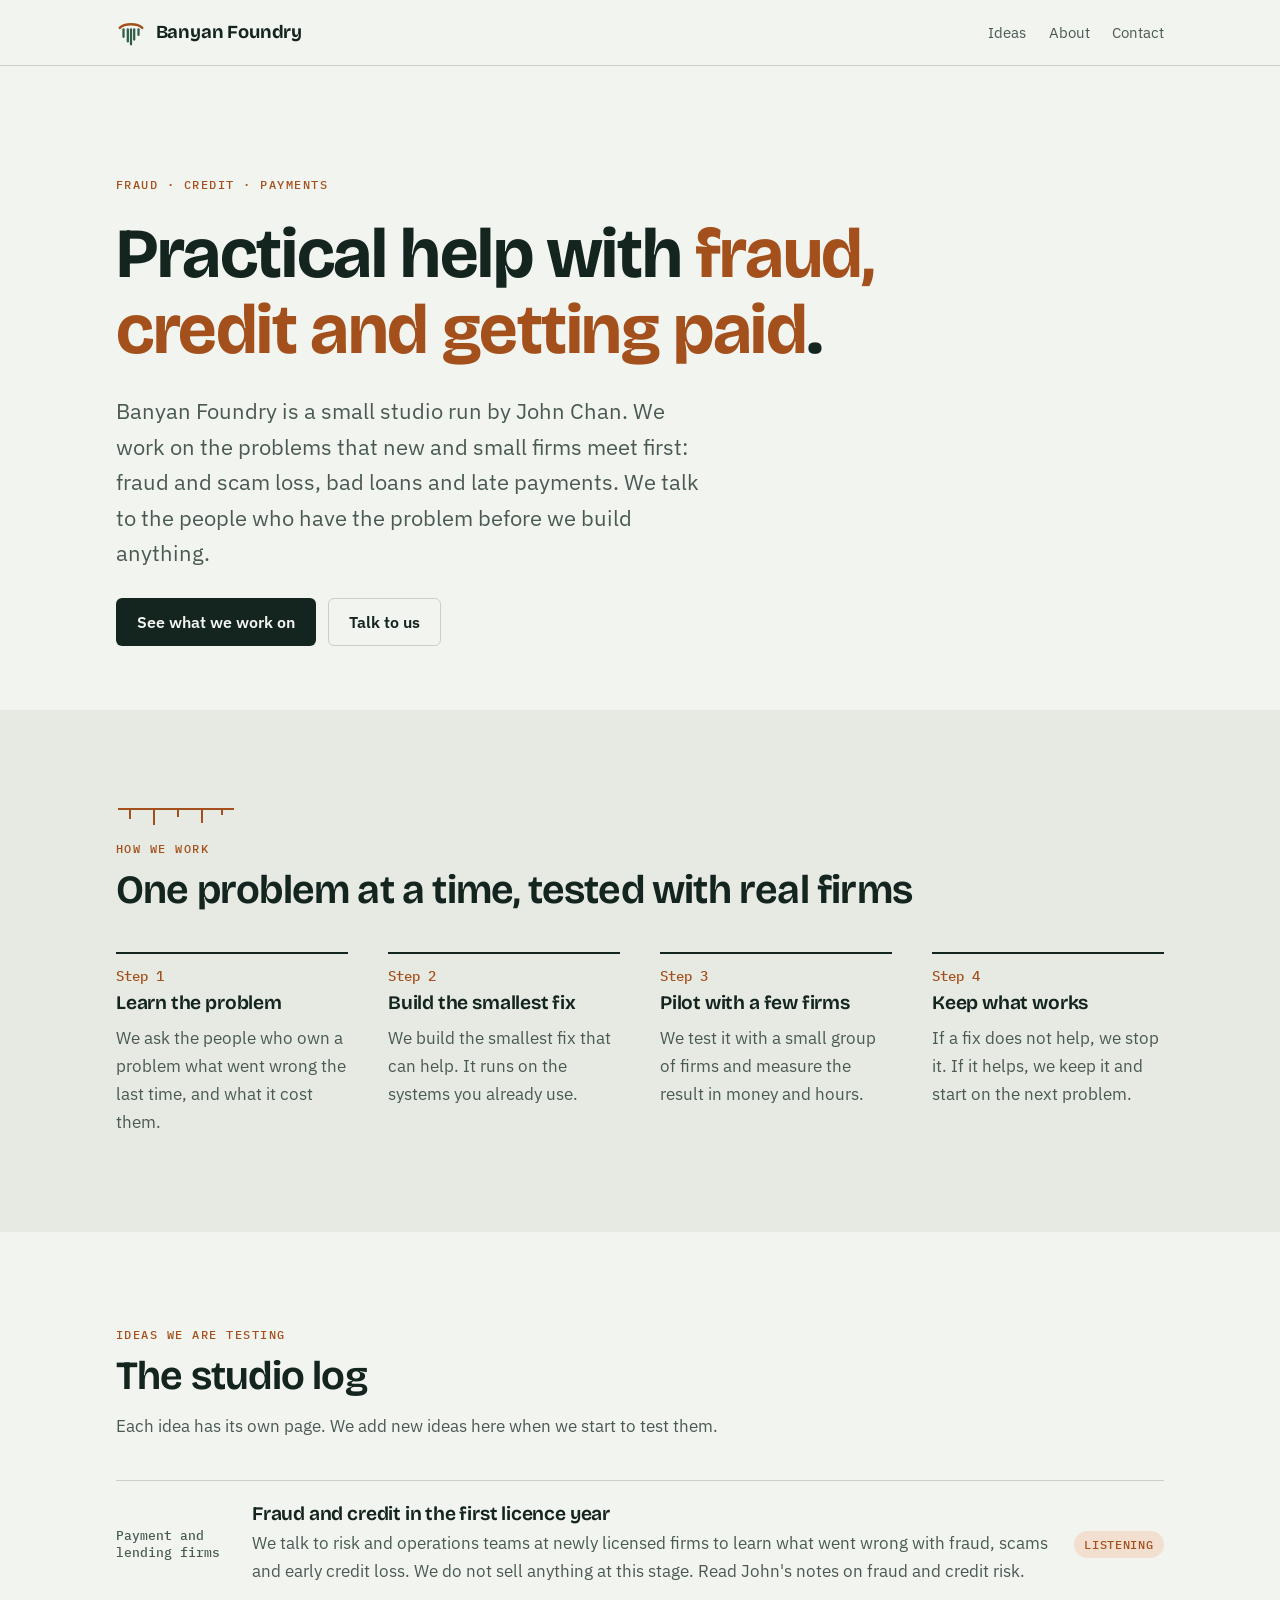
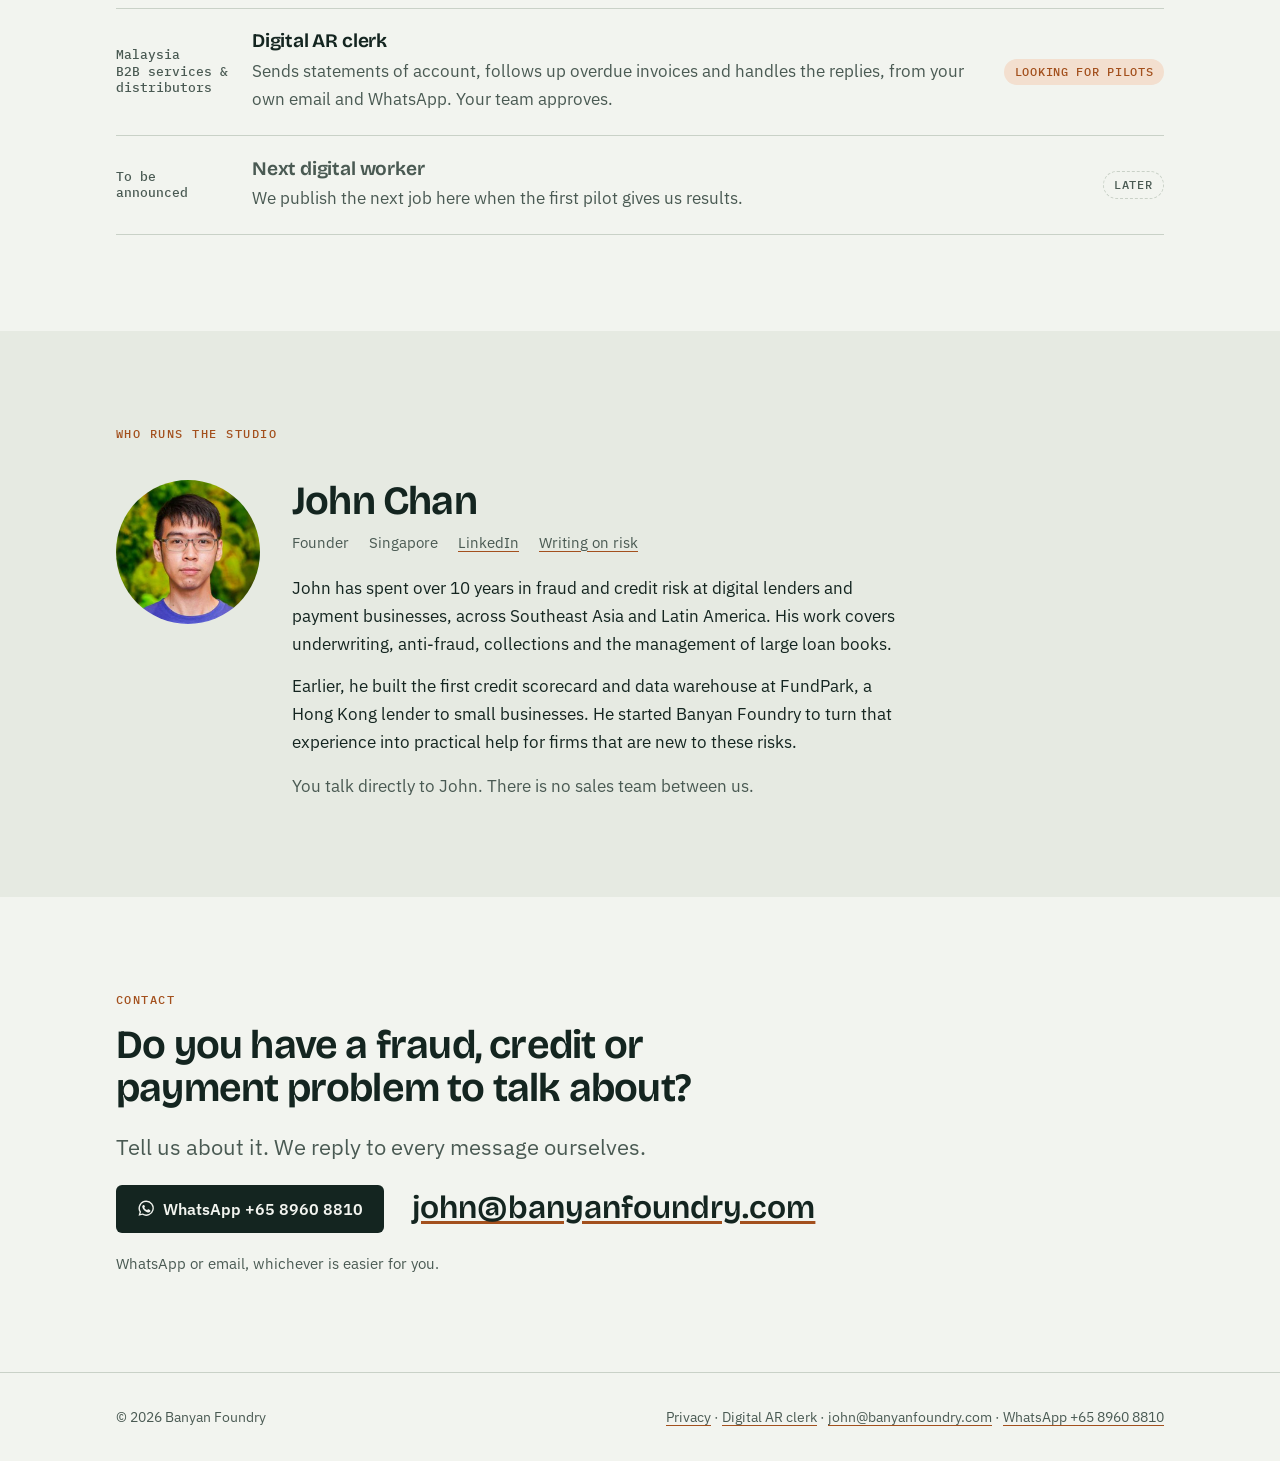
==== commit a86faf31: "Align site with fraud and credit outreach; add privacy notice Co-Authored-By: Claude Opus 5.5 <norep" ====
--- a/index.html
+++ b/index.html
@@ -5,9 +5,9 @@
 <script>if (location.protocol === "http:" && location.hostname.endsWith("banyanfoundry.com")) location.replace("https://banyanfoundry.com" + location.pathname + location.search + location.hash);</script>
 <meta name="viewport" content="width=device-width, initial-scale=1, viewport-fit=cover">
 <title>Banyan Foundry</title>
-<meta name="description" content="Banyan Foundry builds digital workers for small and medium businesses in Southeast Asia. Each one does one slow, manual job, and your team approves its work.">
+<meta name="description" content="Banyan Foundry is a small studio run by John Chan. We work on fraud, credit and payment problems, and we test each idea with real firms before we build.">
 <meta property="og:title" content="Banyan Foundry">
-<meta property="og:description" content="Digital workers for small and medium businesses in Southeast Asia. Our first one follows up your customer payments.">
+<meta property="og:description" content="A small studio for fraud, credit and payment problems, run by John Chan.">
 <meta property="og:url" content="https://banyanfoundry.com/">
 <meta property="og:type" content="website">
 <link rel="icon" href="favicon.svg" type="image/svg+xml">
@@ -35,11 +35,11 @@
 <main>
   <div class="hero">
     <div class="wrap">
-      <span class="eyebrow">Digital workers for SMEs · Southeast Asia</span>
-      <h1>Digital workers that take the <em>slow, manual work</em> off small businesses.</h1>
-      <p class="lede">Banyan Foundry builds digital workers for owner-run businesses in Southeast Asia. Each digital worker does one job, in your company's name, on the systems you already use. Your team checks and approves its work. Our first one is a digital AR clerk that follows up customer payments.</p>
+      <span class="eyebrow">Fraud · Credit · Payments</span>
+      <h1>Practical help with <em>fraud, credit and getting paid</em>.</h1>
+      <p class="lede">Banyan Foundry is a small studio run by John Chan. We work on the problems that new and small firms meet first: fraud and scam loss, bad loans and late payments. We talk to the people who have the problem before we build anything.</p>
       <div class="actions">
-        <a class="btn btn-primary" href="invoice-reminders.html">Meet the digital AR clerk</a>
+        <a class="btn btn-primary" href="#ideas">See what we work on</a>
         <a class="btn btn-ghost" href="#contact">Talk to us</a>
       </div>
     </div>
@@ -50,13 +50,13 @@
       <div class="section-head">
         <svg class="roots" viewBox="0 0 120 22" aria-hidden="true"><path d="M2 3h116" stroke="currentColor" stroke-width="2"/><g stroke="currentColor" stroke-width="2"><path d="M14 3v10"/><path d="M38 3v16"/><path d="M62 3v8"/><path d="M86 3v14"/><path d="M106 3v6"/></g></svg>
         <span class="eyebrow">How we work</span>
-        <h2>One job at a time, tested with real businesses</h2>
+        <h2>One problem at a time, tested with real firms</h2>
       </div>
       <ol class="steps">
-        <li><span class="n">Step 1</span><h3>Find a costly task</h3><p class="muted">We look for work that owners do by hand every week and that costs them cash or time.</p></li>
-        <li><span class="n">Step 2</span><h3>Build a digital worker</h3><p class="muted">We build a digital worker that does that task. It runs on the systems you already use.</p></li>
-        <li><span class="n">Step 3</span><h3>Pilot with a few firms</h3><p class="muted">We test it with a small group of businesses and measure the result in money and hours.</p></li>
-        <li><span class="n">Step 4</span><h3>Keep what works</h3><p class="muted">If a worker does not help, we stop it. If it helps, we make it a product and start the next job.</p></li>
+        <li><span class="n">Step 1</span><h3>Learn the problem</h3><p class="muted">We ask the people who own a problem what went wrong the last time, and what it cost them.</p></li>
+        <li><span class="n">Step 2</span><h3>Build the smallest fix</h3><p class="muted">We build the smallest fix that can help. It runs on the systems you already use.</p></li>
+        <li><span class="n">Step 3</span><h3>Pilot with a few firms</h3><p class="muted">We test it with a small group of firms and measure the result in money and hours.</p></li>
+        <li><span class="n">Step 4</span><h3>Keep what works</h3><p class="muted">If a fix does not help, we stop it. If it helps, we keep it and start on the next problem.</p></li>
       </ol>
     </div>
   </section>
@@ -69,6 +69,14 @@
         <p class="muted">Each idea has its own page. We add new ideas here when we start to test them.</p>
       </div>
       <div class="ideas">
+        <a class="idea" href="https://www.zhizhi-gewu.com/t/risk" target="_blank" rel="noopener">
+          <span class="tag">Payment and<br>lending firms</span>
+          <span class="body">
+            <h3>Fraud and credit in the first licence year</h3>
+            <span class="muted">We talk to risk and operations teams at newly licensed firms to learn what went wrong with fraud, scams and early credit loss. We do not sell anything at this stage. Read John's notes on fraud and credit risk.</span>
+          </span>
+          <span class="pill pill-live">Listening</span>
+        </a>
         <a class="idea" href="invoice-reminders.html">
           <span class="tag">Malaysia<br>B2B services &amp; distributors</span>
           <span class="body">
@@ -102,13 +110,13 @@
             <span>Founder</span>
             <span>Singapore</span>
             <a href="https://www.linkedin.com/in/chankaiyin/" rel="me noopener" target="_blank">LinkedIn</a>
-            <a href="https://www.zhizhi-gewu.com/" rel="me noopener" target="_blank">Blog</a>
+            <a href="https://www.zhizhi-gewu.com/t/risk" rel="me noopener" target="_blank">Writing on risk</a>
           </div>
           <div class="bio">
-            <p>John works in credit and fraud risk at a regional digital lender in Singapore. For more than five years he has run consumer loan portfolios across Southeast Asia and Latin America, from underwriting and anti-fraud to collections.</p>
-            <p>Before that, he built the first credit scorecard and data warehouse at FundPark, a Hong Kong lender to small businesses. He started Banyan Foundry to turn that experience into small AI tools that help owner-run businesses get paid and save time.</p>
+            <p>John has spent over 10 years in fraud and credit risk at digital lenders and payment businesses, across Southeast Asia and Latin America. His work covers underwriting, anti-fraud, collections and the management of large loan books.</p>
+            <p>Earlier, he built the first credit scorecard and data warehouse at FundPark, a Hong Kong lender to small businesses. He started Banyan Foundry to turn that experience into practical help for firms that are new to these risks.</p>
           </div>
-          <p class="muted" style="margin-top:1rem">You talk directly to the person who builds the tool. There is no sales team between us.</p>
+          <p class="muted" style="margin-top:1rem">You talk directly to John. There is no sales team between us.</p>
         </div>
       </div>
     </div>
@@ -117,7 +125,7 @@
   <section id="contact">
     <div class="wrap contact">
       <span class="eyebrow">Contact</span>
-      <h2>Do you have a task that wastes hours every week?</h2>
+      <h2>Do you have a fraud, credit or payment problem to talk about?</h2>
       <p class="lede">Tell us about it. We reply to every message ourselves.</p>
       <div class="reach">
         <a class="btn btn-primary" href="https://wa.me/6589608810?text=Hi%20John%2C%20I%20found%20Banyan%20Foundry%20on%20your%20website." target="_blank" rel="noopener"><svg class="wa-ico" viewBox="0 0 24 24" aria-hidden="true"><path fill="currentColor" d="M12 2a10 10 0 0 0-8.6 15.1L2 22l5-1.3A10 10 0 1 0 12 2Zm0 18.2a8.2 8.2 0 0 1-4.2-1.2l-.3-.2-3 .8.8-2.9-.2-.3A8.2 8.2 0 1 1 12 20.2Zm4.5-6.1c-.2-.1-1.5-.7-1.7-.8-.2-.1-.4-.1-.6.1l-.8 1c-.1.2-.3.2-.5.1a6.7 6.7 0 0 1-3.3-2.9c-.3-.4.2-.4.7-1.3.1-.2 0-.3 0-.4l-.8-1.8c-.2-.5-.4-.4-.6-.4h-.5a1 1 0 0 0-.7.3 3 3 0 0 0-.9 2.2 5.2 5.2 0 0 0 1.1 2.7 11.8 11.8 0 0 0 4.5 4c1.7.7 2.3.8 3.2.6.5-.1 1.5-.6 1.7-1.2.2-.6.2-1.1.2-1.2l-.5-.3Z"/></svg>WhatsApp +65 8960 8810</a>
@@ -131,7 +139,7 @@
 <footer class="site-foot">
   <div class="wrap">
     <span>© 2026 Banyan Foundry</span>
-    <span><a href="invoice-reminders.html">Digital AR clerk</a> · <a href="mailto:john@banyanfoundry.com">john@banyanfoundry.com</a> · <a href="https://wa.me/6589608810?text=Hi%20John%2C%20I%20found%20Banyan%20Foundry%20on%20your%20website." target="_blank" rel="noopener">WhatsApp +65 8960 8810</a></span>
+    <span><a href="privacy.html">Privacy</a> · <a href="invoice-reminders.html">Digital AR clerk</a> · <a href="mailto:john@banyanfoundry.com">john@banyanfoundry.com</a> · <a href="https://wa.me/6589608810?text=Hi%20John%2C%20I%20found%20Banyan%20Foundry%20on%20your%20website." target="_blank" rel="noopener">WhatsApp +65 8960 8810</a></span>
   </div>
 </footer>
 
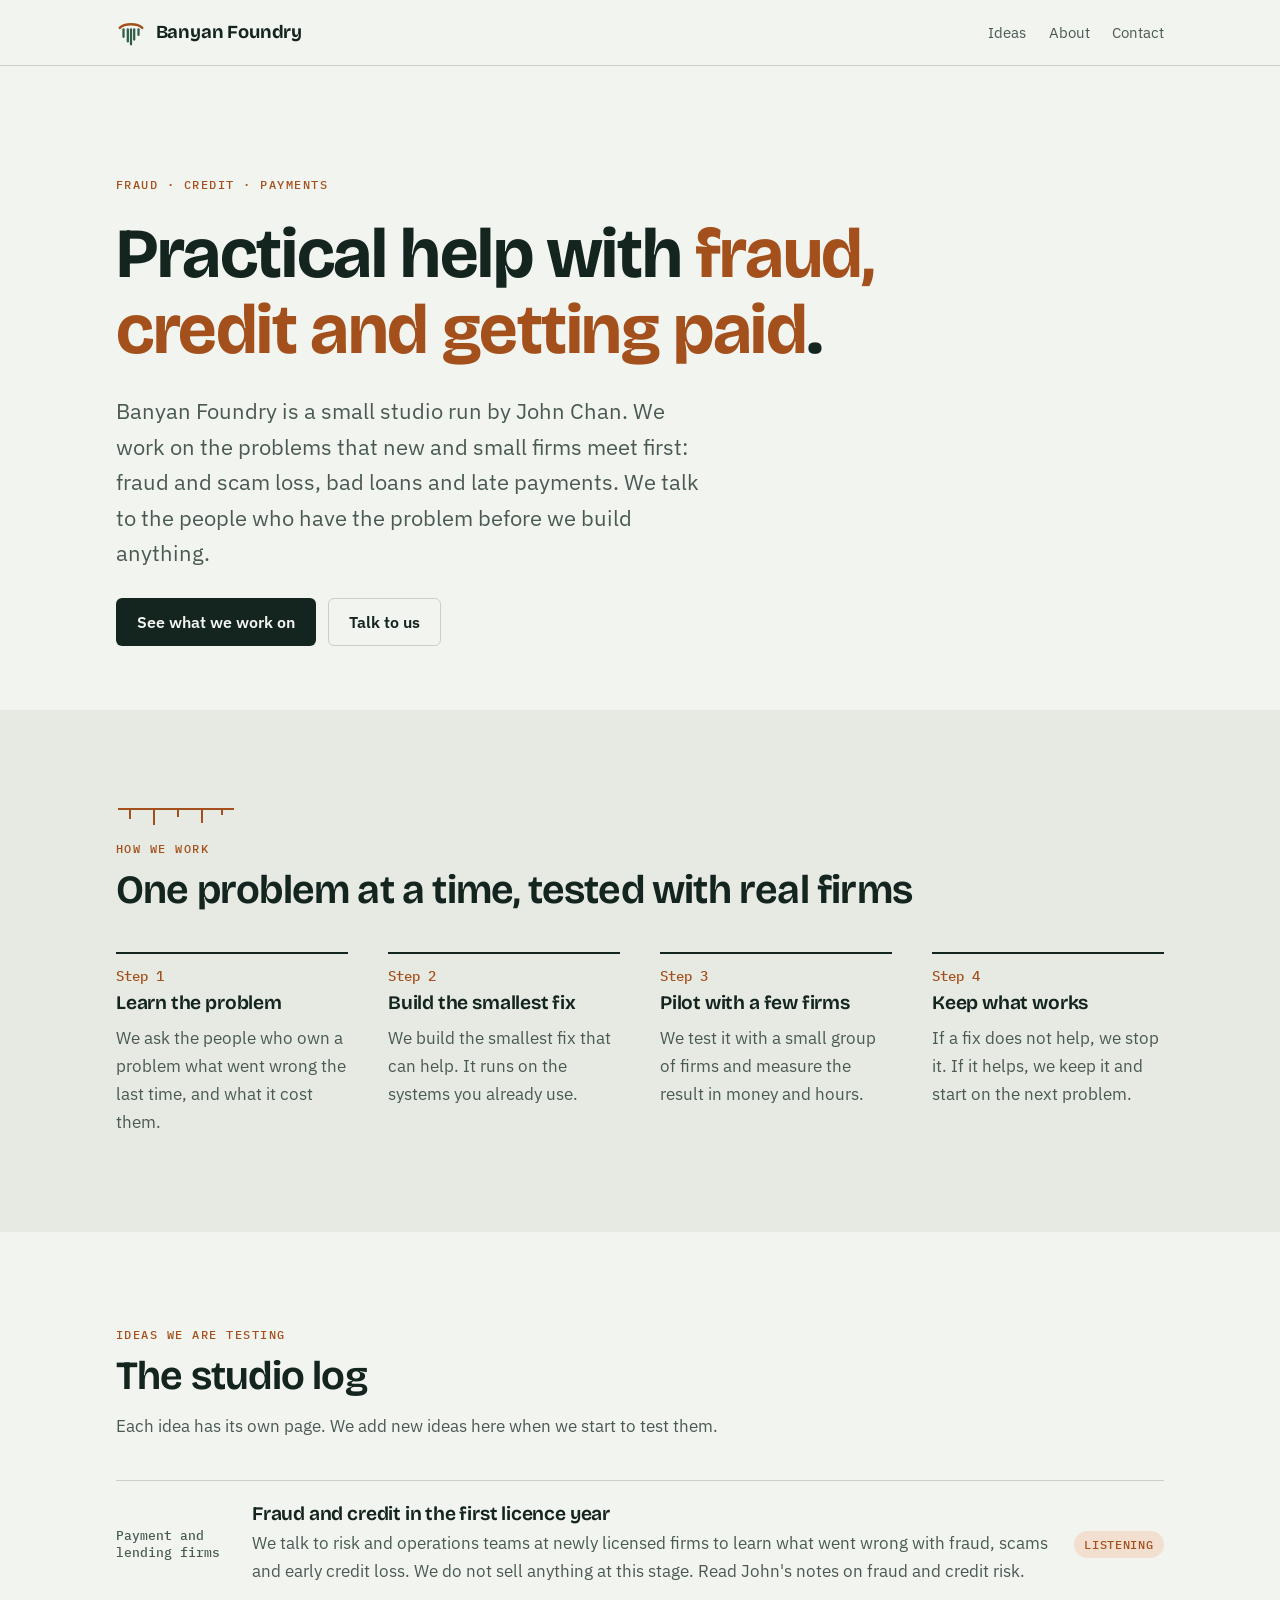
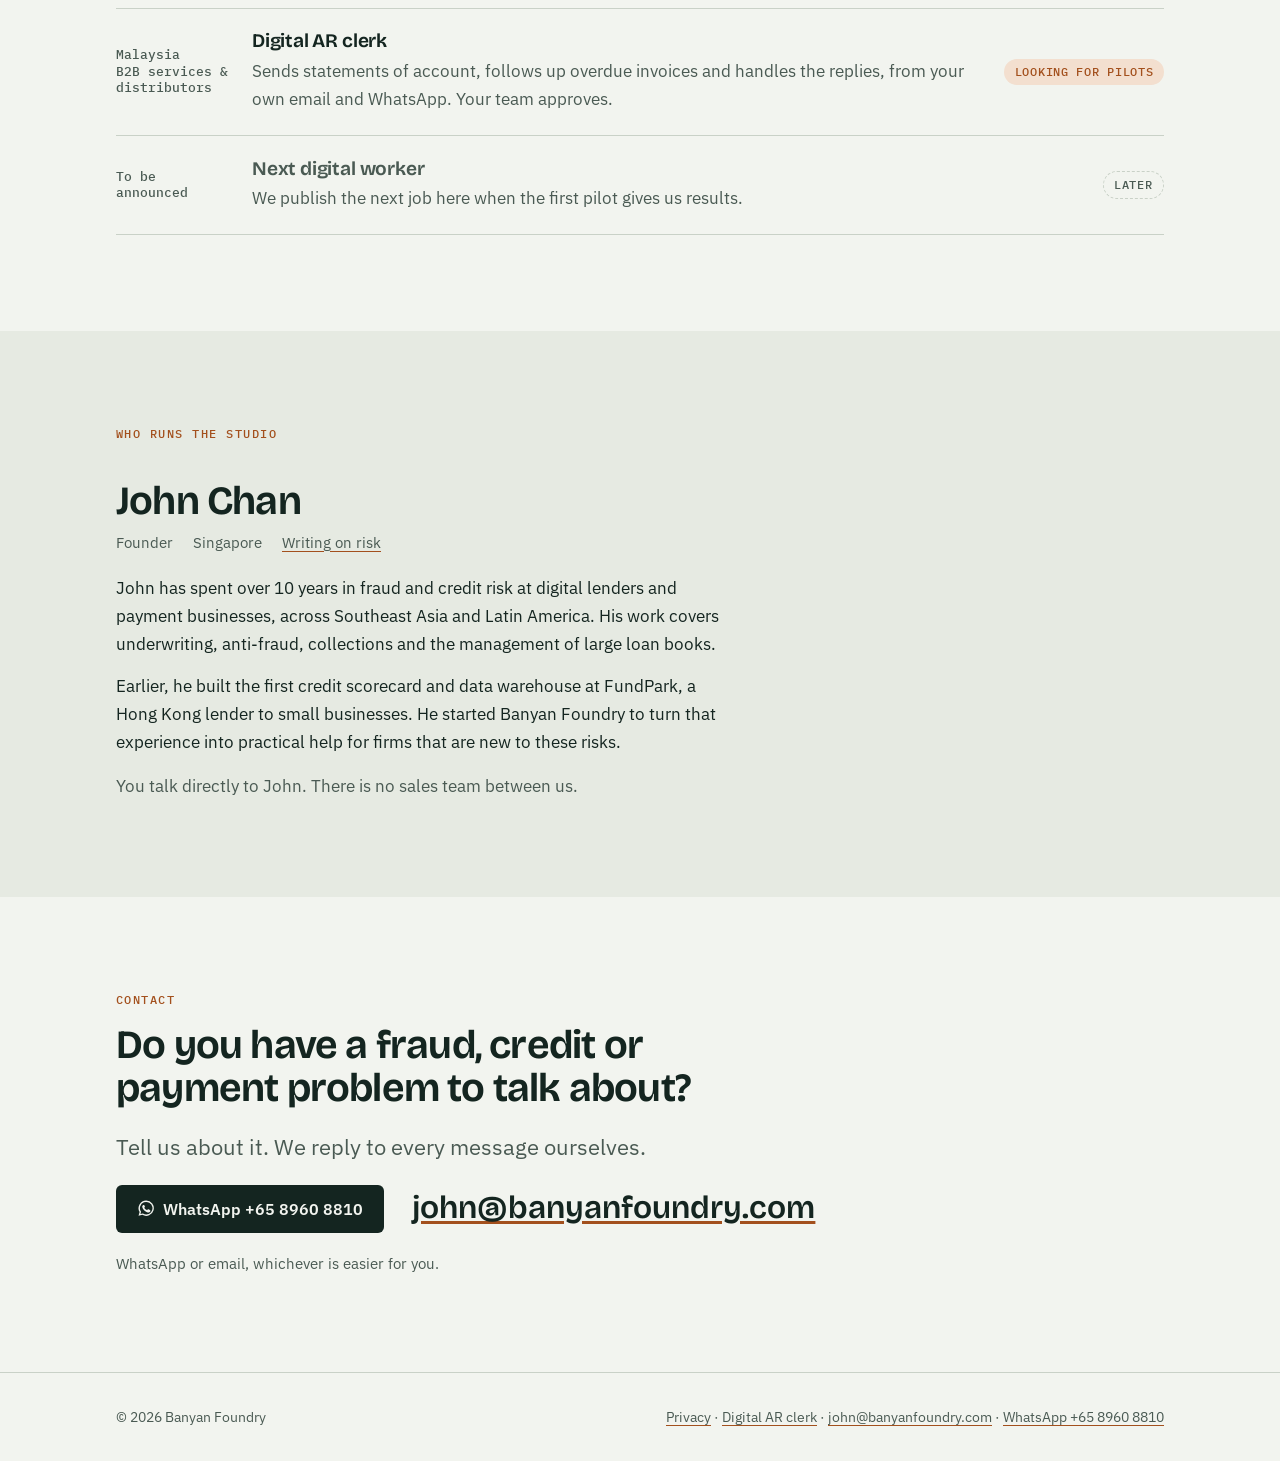
==== commit 0a30a172: "Low profile: noindex all pages, remove photo and LinkedIn link Co-Authored-By: Claude Opus 5.5 <nore" ====
--- a/index.html
+++ b/index.html
@@ -3,6 +3,7 @@
 <head>
 <meta charset="utf-8">
 <script>if (location.protocol === "http:" && location.hostname.endsWith("banyanfoundry.com")) location.replace("https://banyanfoundry.com" + location.pathname + location.search + location.hash);</script>
+<meta name="robots" content="noindex, nofollow">
 <meta name="viewport" content="width=device-width, initial-scale=1, viewport-fit=cover">
 <title>Banyan Foundry</title>
 <meta name="description" content="Banyan Foundry is a small studio run by John Chan. We work on fraud, credit and payment problems, and we test each idea with real firms before we build.">
@@ -102,14 +103,12 @@
       <div class="section-head">
         <span class="eyebrow">Who runs the studio</span>
       </div>
-      <div class="founder">
-        <img class="avatar" src="founder.jpg" alt="John Chan" width="144" height="144">
+      <div class="founder" style="grid-template-columns:1fr">
         <div>
           <h2>John Chan</h2>
           <div class="meta">
             <span>Founder</span>
             <span>Singapore</span>
-            <a href="https://www.linkedin.com/in/chankaiyin/" rel="me noopener" target="_blank">LinkedIn</a>
             <a href="https://www.zhizhi-gewu.com/t/risk" rel="me noopener" target="_blank">Writing on risk</a>
           </div>
           <div class="bio">
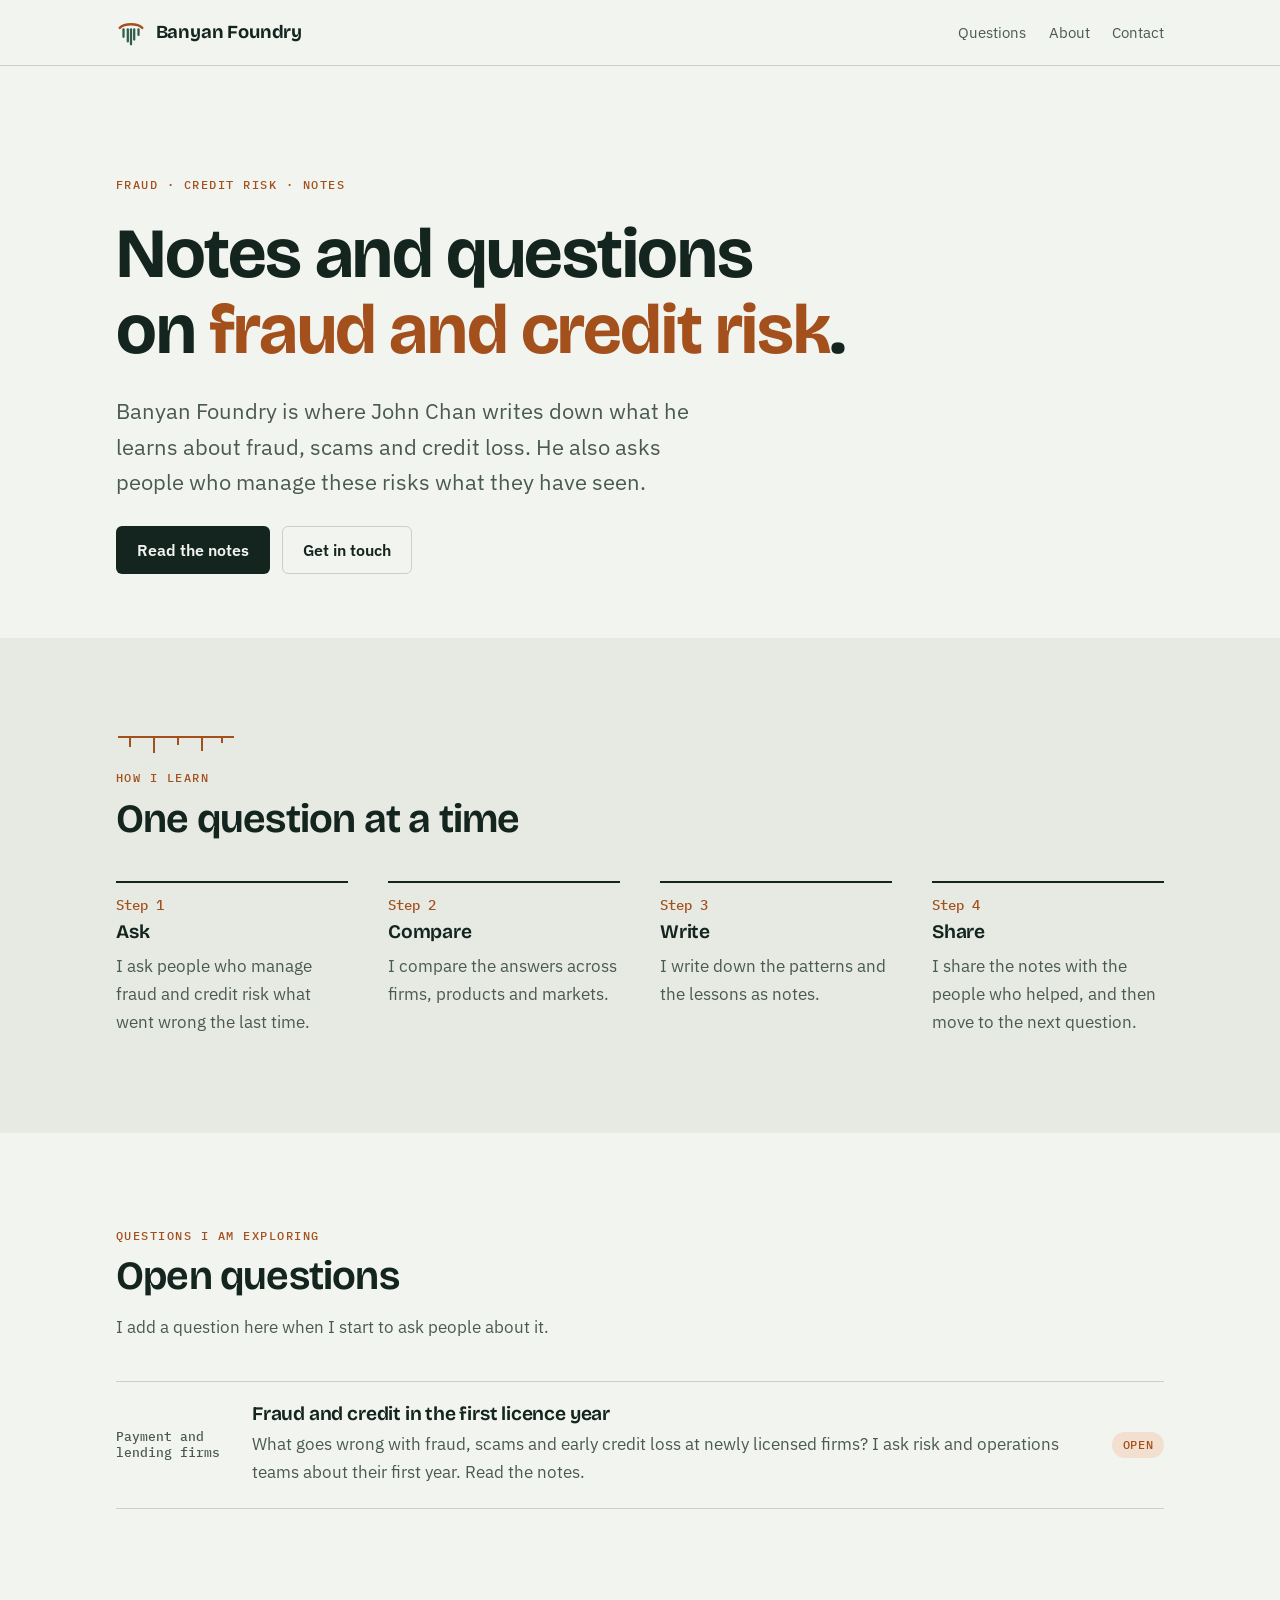
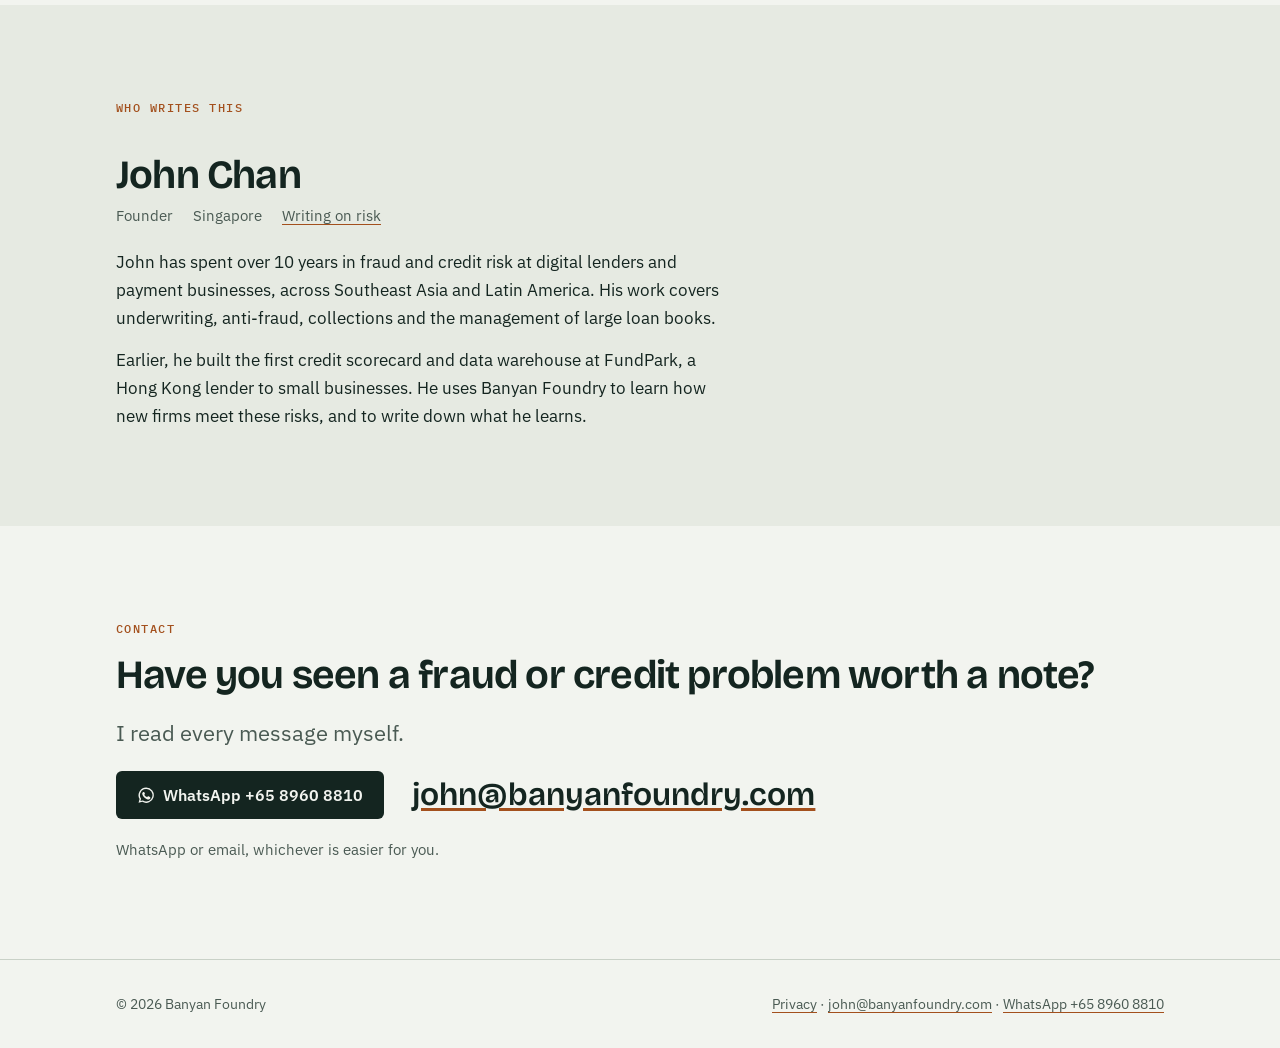
==== commit a86293f2: "Research tone: notes and questions, remove service and pilot wording Co-Authored-By: Claude Opus 5.5" ====
--- a/index.html
+++ b/index.html
@@ -6,9 +6,9 @@
 <meta name="robots" content="noindex, nofollow">
 <meta name="viewport" content="width=device-width, initial-scale=1, viewport-fit=cover">
 <title>Banyan Foundry</title>
-<meta name="description" content="Banyan Foundry is a small studio run by John Chan. We work on fraud, credit and payment problems, and we test each idea with real firms before we build.">
+<meta name="description" content="John Chan's notes and questions on fraud and credit risk.">
 <meta property="og:title" content="Banyan Foundry">
-<meta property="og:description" content="A small studio for fraud, credit and payment problems, run by John Chan.">
+<meta property="og:description" content="John Chan's notes and questions on fraud and credit risk.">
 <meta property="og:url" content="https://banyanfoundry.com/">
 <meta property="og:type" content="website">
 <link rel="icon" href="favicon.svg" type="image/svg+xml">
@@ -26,7 +26,7 @@
       Banyan Foundry
     </a>
     <nav class="nav" aria-label="Main">
-      <a href="#ideas">Ideas</a>
+      <a href="#ideas">Questions</a>
       <a href="#about">About</a>
       <a href="#contact">Contact</a>
     </nav>
@@ -36,12 +36,12 @@
 <main>
   <div class="hero">
     <div class="wrap">
-      <span class="eyebrow">Fraud · Credit · Payments</span>
-      <h1>Practical help with <em>fraud, credit and getting paid</em>.</h1>
-      <p class="lede">Banyan Foundry is a small studio run by John Chan. We work on the problems that new and small firms meet first: fraud and scam loss, bad loans and late payments. We talk to the people who have the problem before we build anything.</p>
+      <span class="eyebrow">Fraud · Credit risk · Notes</span>
+      <h1>Notes and questions on <em>fraud and credit risk</em>.</h1>
+      <p class="lede">Banyan Foundry is where John Chan writes down what he learns about fraud, scams and credit loss. He also asks people who manage these risks what they have seen.</p>
       <div class="actions">
-        <a class="btn btn-primary" href="#ideas">See what we work on</a>
-        <a class="btn btn-ghost" href="#contact">Talk to us</a>
+        <a class="btn btn-primary" href="https://www.zhizhi-gewu.com/t/risk" target="_blank" rel="noopener">Read the notes</a>
+        <a class="btn btn-ghost" href="#contact">Get in touch</a>
       </div>
     </div>
   </div>
@@ -50,14 +50,14 @@
     <div class="wrap">
       <div class="section-head">
         <svg class="roots" viewBox="0 0 120 22" aria-hidden="true"><path d="M2 3h116" stroke="currentColor" stroke-width="2"/><g stroke="currentColor" stroke-width="2"><path d="M14 3v10"/><path d="M38 3v16"/><path d="M62 3v8"/><path d="M86 3v14"/><path d="M106 3v6"/></g></svg>
-        <span class="eyebrow">How we work</span>
-        <h2>One problem at a time, tested with real firms</h2>
+        <span class="eyebrow">How I learn</span>
+        <h2>One question at a time</h2>
       </div>
       <ol class="steps">
-        <li><span class="n">Step 1</span><h3>Learn the problem</h3><p class="muted">We ask the people who own a problem what went wrong the last time, and what it cost them.</p></li>
-        <li><span class="n">Step 2</span><h3>Build the smallest fix</h3><p class="muted">We build the smallest fix that can help. It runs on the systems you already use.</p></li>
-        <li><span class="n">Step 3</span><h3>Pilot with a few firms</h3><p class="muted">We test it with a small group of firms and measure the result in money and hours.</p></li>
-        <li><span class="n">Step 4</span><h3>Keep what works</h3><p class="muted">If a fix does not help, we stop it. If it helps, we keep it and start on the next problem.</p></li>
+        <li><span class="n">Step 1</span><h3>Ask</h3><p class="muted">I ask people who manage fraud and credit risk what went wrong the last time.</p></li>
+        <li><span class="n">Step 2</span><h3>Compare</h3><p class="muted">I compare the answers across firms, products and markets.</p></li>
+        <li><span class="n">Step 3</span><h3>Write</h3><p class="muted">I write down the patterns and the lessons as notes.</p></li>
+        <li><span class="n">Step 4</span><h3>Share</h3><p class="muted">I share the notes with the people who helped, and then move to the next question.</p></li>
       </ol>
     </div>
   </section>
@@ -65,35 +65,19 @@
   <section id="ideas">
     <div class="wrap">
       <div class="section-head">
-        <span class="eyebrow">Ideas we are testing</span>
-        <h2>The studio log</h2>
-        <p class="muted">Each idea has its own page. We add new ideas here when we start to test them.</p>
+        <span class="eyebrow">Questions I am exploring</span>
+        <h2>Open questions</h2>
+        <p class="muted">I add a question here when I start to ask people about it.</p>
       </div>
       <div class="ideas">
         <a class="idea" href="https://www.zhizhi-gewu.com/t/risk" target="_blank" rel="noopener">
           <span class="tag">Payment and<br>lending firms</span>
           <span class="body">
             <h3>Fraud and credit in the first licence year</h3>
-            <span class="muted">We talk to risk and operations teams at newly licensed firms to learn what went wrong with fraud, scams and early credit loss. We do not sell anything at this stage. Read John's notes on fraud and credit risk.</span>
+            <span class="muted">What goes wrong with fraud, scams and early credit loss at newly licensed firms? I ask risk and operations teams about their first year. Read the notes.</span>
           </span>
-          <span class="pill pill-live">Listening</span>
+          <span class="pill pill-live">Open</span>
         </a>
-        <a class="idea" href="invoice-reminders.html">
-          <span class="tag">Malaysia<br>B2B services &amp; distributors</span>
-          <span class="body">
-            <h3>Digital AR clerk</h3>
-            <span class="muted">Sends statements of account, follows up overdue invoices and handles the replies, from your own email and WhatsApp. Your team approves.</span>
-          </span>
-          <span class="pill pill-live">Looking for pilots</span>
-        </a>
-        <div class="idea">
-          <span class="tag">To be announced</span>
-          <span class="body">
-            <h3 class="muted">Next digital worker</h3>
-            <span class="muted">We publish the next job here when the first pilot gives us results.</span>
-          </span>
-          <span class="pill pill-later">Later</span>
-        </div>
       </div>
     </div>
   </section>
@@ -101,7 +85,7 @@
   <section class="band" id="about">
     <div class="wrap">
       <div class="section-head">
-        <span class="eyebrow">Who runs the studio</span>
+        <span class="eyebrow">Who writes this</span>
       </div>
       <div class="founder" style="grid-template-columns:1fr">
         <div>
@@ -113,9 +97,8 @@
           </div>
           <div class="bio">
             <p>John has spent over 10 years in fraud and credit risk at digital lenders and payment businesses, across Southeast Asia and Latin America. His work covers underwriting, anti-fraud, collections and the management of large loan books.</p>
-            <p>Earlier, he built the first credit scorecard and data warehouse at FundPark, a Hong Kong lender to small businesses. He started Banyan Foundry to turn that experience into practical help for firms that are new to these risks.</p>
+            <p>Earlier, he built the first credit scorecard and data warehouse at FundPark, a Hong Kong lender to small businesses. He uses Banyan Foundry to learn how new firms meet these risks, and to write down what he learns.</p>
           </div>
-          <p class="muted" style="margin-top:1rem">You talk directly to John. There is no sales team between us.</p>
         </div>
       </div>
     </div>
@@ -124,8 +107,8 @@
   <section id="contact">
     <div class="wrap contact">
       <span class="eyebrow">Contact</span>
-      <h2>Do you have a fraud, credit or payment problem to talk about?</h2>
-      <p class="lede">Tell us about it. We reply to every message ourselves.</p>
+      <h2>Have you seen a fraud or credit problem worth a note?</h2>
+      <p class="lede">I read every message myself.</p>
       <div class="reach">
         <a class="btn btn-primary" href="https://wa.me/6589608810?text=Hi%20John%2C%20I%20found%20Banyan%20Foundry%20on%20your%20website." target="_blank" rel="noopener"><svg class="wa-ico" viewBox="0 0 24 24" aria-hidden="true"><path fill="currentColor" d="M12 2a10 10 0 0 0-8.6 15.1L2 22l5-1.3A10 10 0 1 0 12 2Zm0 18.2a8.2 8.2 0 0 1-4.2-1.2l-.3-.2-3 .8.8-2.9-.2-.3A8.2 8.2 0 1 1 12 20.2Zm4.5-6.1c-.2-.1-1.5-.7-1.7-.8-.2-.1-.4-.1-.6.1l-.8 1c-.1.2-.3.2-.5.1a6.7 6.7 0 0 1-3.3-2.9c-.3-.4.2-.4.7-1.3.1-.2 0-.3 0-.4l-.8-1.8c-.2-.5-.4-.4-.6-.4h-.5a1 1 0 0 0-.7.3 3 3 0 0 0-.9 2.2 5.2 5.2 0 0 0 1.1 2.7 11.8 11.8 0 0 0 4.5 4c1.7.7 2.3.8 3.2.6.5-.1 1.5-.6 1.7-1.2.2-.6.2-1.1.2-1.2l-.5-.3Z"/></svg>WhatsApp +65 8960 8810</a>
         <a class="email" href="mailto:john@banyanfoundry.com">john@banyanfoundry.com</a>
@@ -138,7 +121,7 @@
 <footer class="site-foot">
   <div class="wrap">
     <span>© 2026 Banyan Foundry</span>
-    <span><a href="privacy.html">Privacy</a> · <a href="invoice-reminders.html">Digital AR clerk</a> · <a href="mailto:john@banyanfoundry.com">john@banyanfoundry.com</a> · <a href="https://wa.me/6589608810?text=Hi%20John%2C%20I%20found%20Banyan%20Foundry%20on%20your%20website." target="_blank" rel="noopener">WhatsApp +65 8960 8810</a></span>
+    <span><a href="privacy.html">Privacy</a> · <a href="mailto:john@banyanfoundry.com">john@banyanfoundry.com</a> · <a href="https://wa.me/6589608810?text=Hi%20John%2C%20I%20found%20Banyan%20Foundry%20on%20your%20website." target="_blank" rel="noopener">WhatsApp +65 8960 8810</a></span>
   </div>
 </footer>
 
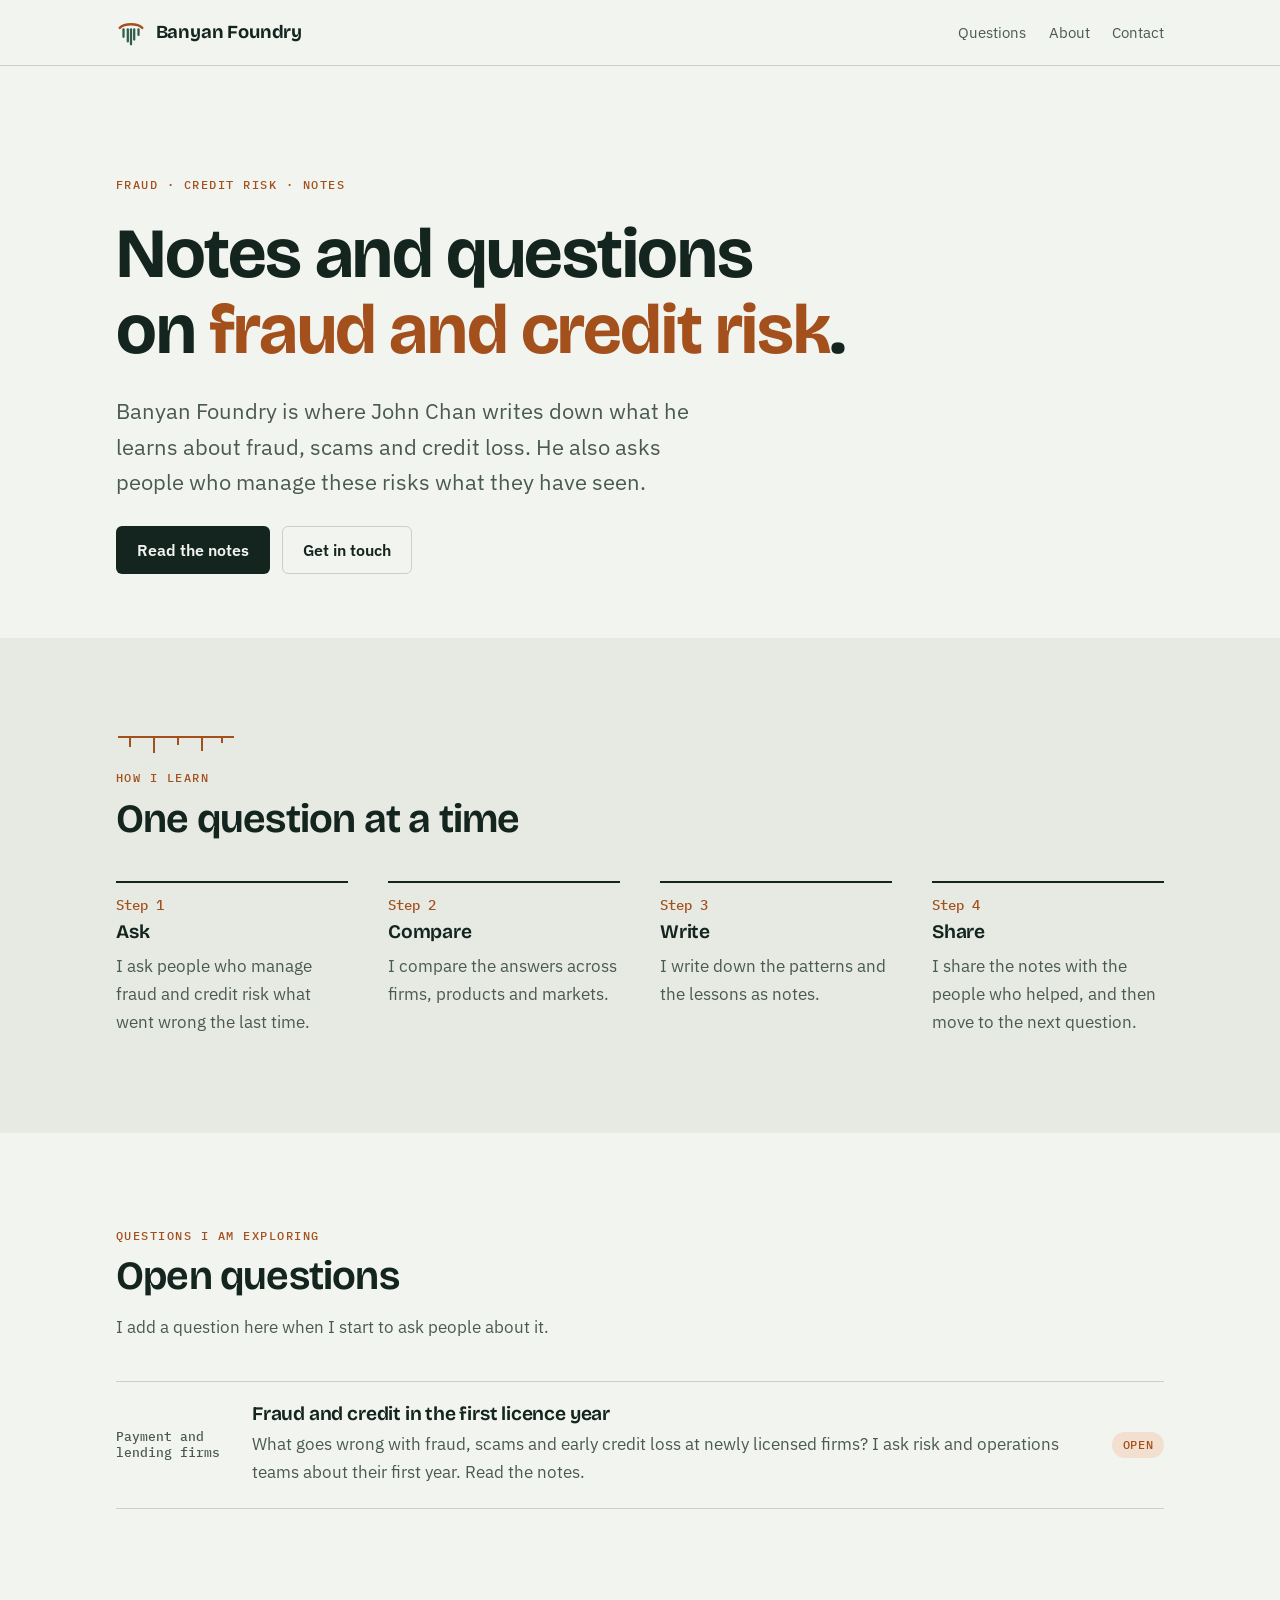
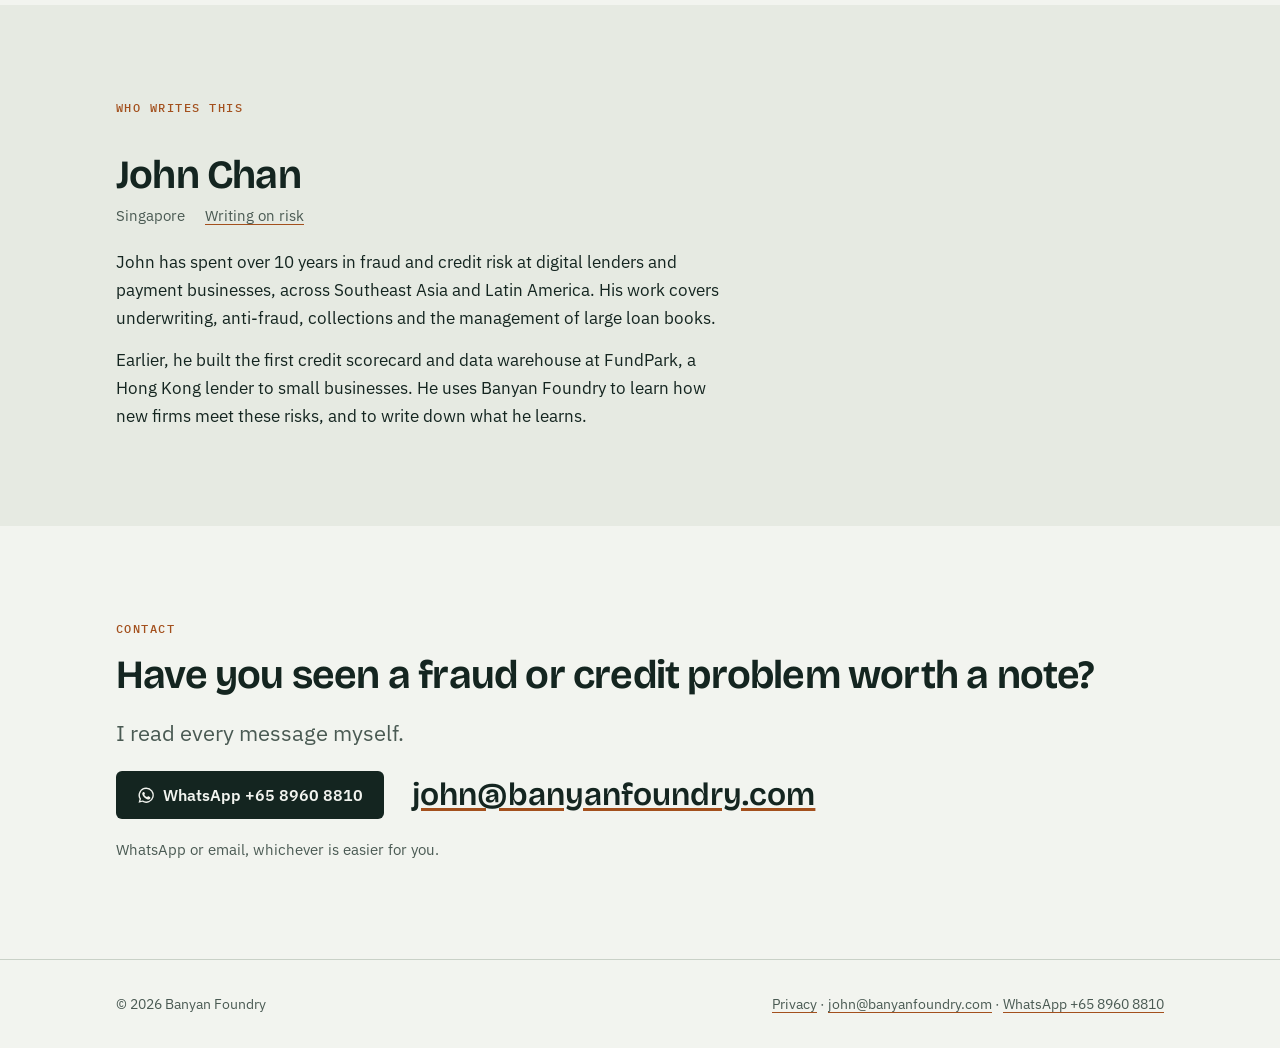
==== commit 00bd02fd: "Remove Founder label Co-Authored-By: Claude Opus 5.5 <noreply@anthropic.com> Claude-Session: https:/" ====
--- a/index.html
+++ b/index.html
@@ -91,7 +91,6 @@
         <div>
           <h2>John Chan</h2>
           <div class="meta">
-            <span>Founder</span>
             <span>Singapore</span>
             <a href="https://www.zhizhi-gewu.com/t/risk" rel="me noopener" target="_blank">Writing on risk</a>
           </div>
